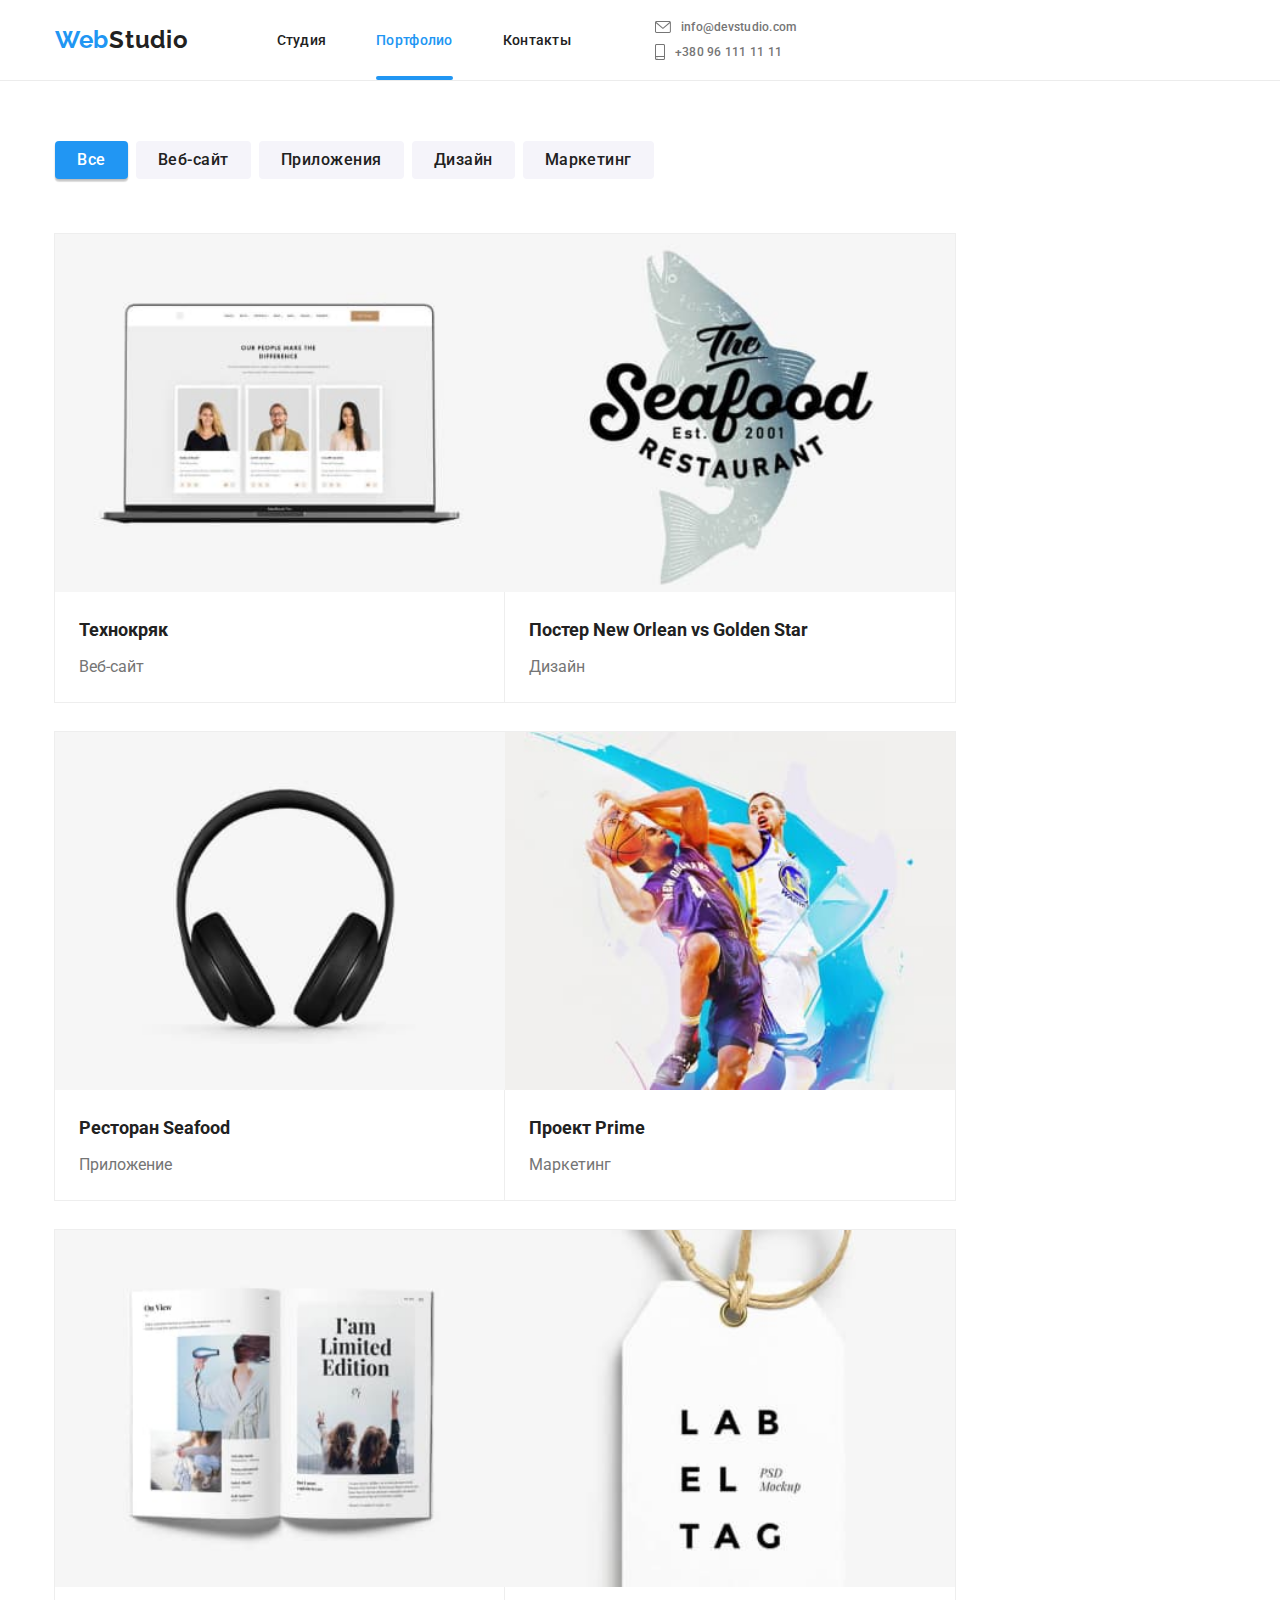
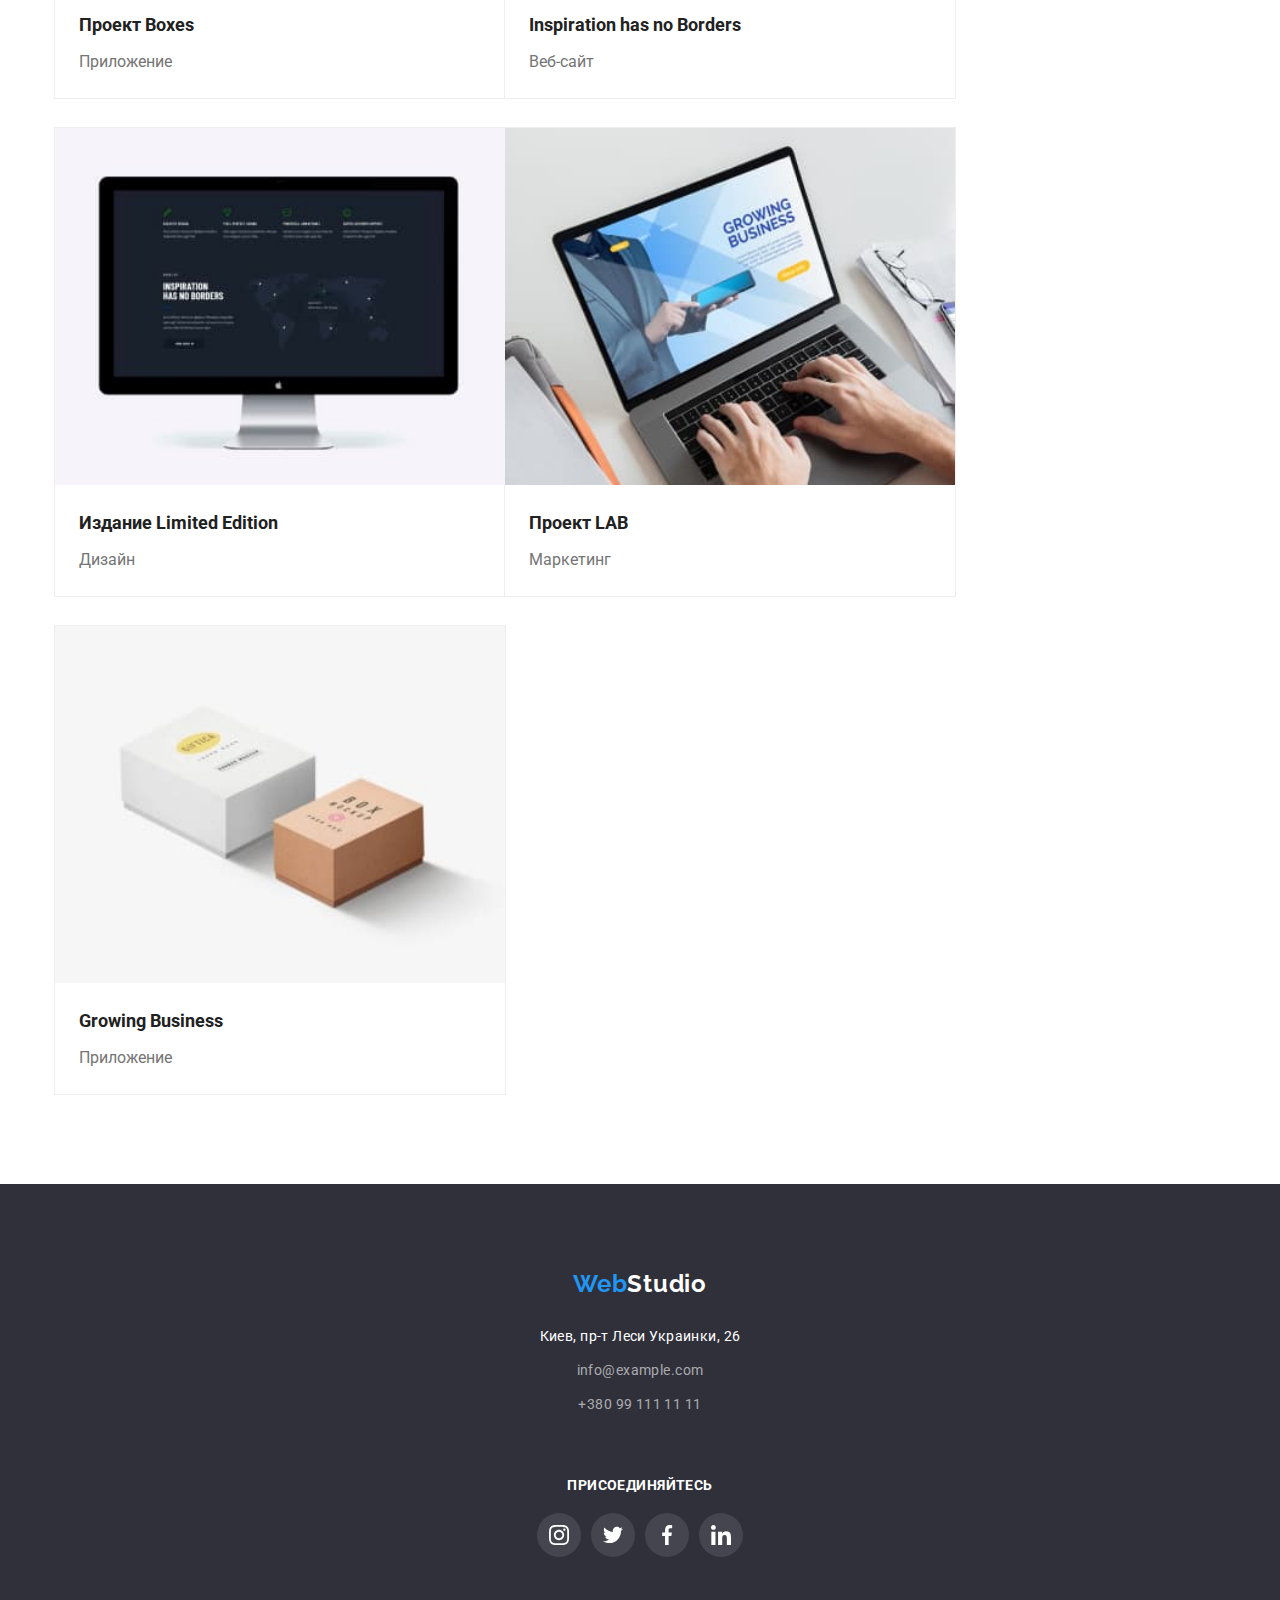
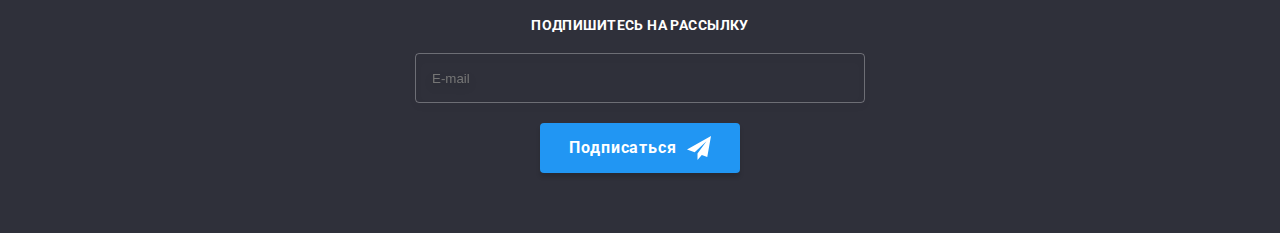
==== portfolio.html @ 02cfcb69 "2" ====
<!DOCTYPE html>
<html lang="ru">

<head>
    <meta charset="UTF-8" />
        <meta name="viewport" content="width=device-width, initial-scale=1.0" />
    <title>Эффективные решения для вашего бизнеса</title>
    <link
        href="https://fonts.googleapis.com/css2?family=Raleway:wght@700&family=Roboto:wght@400;500;700;900&display=swap"
        rel="stylesheet">
    <link href="https://cdnjs.cloudflare.com/ajax/libs/modern-normalize/1.0.0/modern-normalize.css">
    <link rel="stylesheet" href="css/main.css" />
</head>

<body>
    <!-- Шапка страницы-->
    <header class="page-header">
        <div class="container">
            <nav class="navigation">
            <a href="./index.html" class="logo">Web<span class="logo__themelabel">Studio</span></a>
            <button class="menu-mobile" type="button" artia-controls="header-menu-container" aria-expanded="false" data-menu-button>
                <svg class="menu-mobile__icon" width="40" height="40" aria-label="Переключатель мобильного меню">
                    <use class="menu-mobile__menu" href="../img/symbol-defs.svg#menu"></use>
                    <use class="menu-mobile__close" href="../img/symbol-defs.svg#close"></use>
                </svg>
            </button>
            <div class="header-menu-container" id="header-menu-container" data-menu>
                <ul class="navigation__list">
                    <li class="navigation__item">
                        <a href="./index.html" class="navigation__link">Студия</a>
                    </li>
                    <li class="navigation__item">
                        <a href="./portfolio.html" class="navigation__link navigation__link--accent">Портфолио</a>
                    </li>
                    <li class="navigation__item">
                        <a href="/" class="navigation__link">Контакты</a>
                    </li>
                </ul>
                <ul class="contact">
                    <li class="contact__item"><a href="maito:info@devstudio.com" class="contact__link">
                            <svg class="contact__icon" width="16" height="12">
                                <use href="./img/symbol-defs.svg#ienvelope"></use>
                            </svg>info@devstudio.com</a>
                    </li>
                    <li class="contact__item"><a href="tell:+380961111111" class="contact__link contact__link--accent">
                            <svg class="contact__icon" width="10" height="16">
                                <use href="./img/symbol-defs.svg#smartphone"></use>
                            </svg>+380 96 111 11 11</a>
                    </li>
                </ul>
                <ul class="social-list__menu">
                    <li class="social-list__item">
                        <a href="" class="social-list__links">Instagram</a>
                        <span class="social-list__line"></span>
                    </li>
                    <li class="social-list__item">
                        <a href="" class="social-list__links">Twitter</a>
                        <span class="social-list__line"></span>
                    </li>
                    <li class="social-list__item">
                        <a href="" class="social-list__links">Facebook</a>
                        <span class="social-list__line"></span>
                    </li>
                    <li class="social-list__item">
                        <a href="" class="social-list__links">LinkedIn</a>
                    </li>
                </ul>
            </div>
            </nav>
            
            </div>
            </header>
<!-- ХИРО-->
<main>
    <section class="portfolio-selection">
        <div class="container">
            <h1 class="visually-hidden">portfolio</h1>
            <ul class="bits">
                <li class="list-buttons">
                    <button type="button" class="modal-buttons active">Все</button>
                </li>
                <li class="list-buttons">
                    <button type="button" class="modal-buttons">Веб-сайт</button>
                </li>
                <li class="list-buttons">
                    <button type="button" class="modal-buttons">Приложения</button>
                </li>
                <li class="list-buttons">
                    <button type="button" class="modal-buttons"> Дизайн</button>
                </li>
                <li class="list-buttons">
                    <button type="button" class="modal-buttons">Маркетинг</button>
                </li>
            </ul>
            <h2 class="visually-hidden">картинки Портфолио</h2>
            <ul class="portfolio-picture">
                <li class="link-group">
                    <a href="#" class="links">
                        <div class="portfolio-effect">
                            <img class="link-group-img" src="./images/techoryak.jpg" alt="techoryak" width="370"
                                height="294">
                            <p class="description-technoryak"> Технокряк это современная площадка распространения
                                коронавируса. Компании используют эту платформу для цифрового
                                шпионажа и атак на защищённые сервера конкурентов.</p>
                        </div>
                        <div class="advantages-container-carts">
                            <h3 class="title-img">Технокряк</h3>
                            <p class="text-img">Веб-сайт</p>
                        </div>
                    </a>
                </li>
                <li class="link-group">
                    <a href="#" class="links">
                        <div class="portfolio-effect">
                            <img class="link-group-img" src="./images/seafood.jpg" alt="seafood" width="370"
                                height="294">
                            <p class="description-technoryak"> Технокряк это современная площадка распространения
                                коронавируса. Компании используют
                                эту платформу для цифрового
                                шпионажа и атак на защищённые сервера конкурентов.</p>
                        </div>
                        <div class="advantages-container-carts">
                            <h3 class="title-img">Постер New Orlean vs Golden Star</h3>
                            <p class="text-img">Дизайн</p>
                        </div>
                    </a>
                </li>
                <li class="link-group">
                    <a href="#" class="links">
                        <div class="portfolio-effect">
                            <img class="link-group-img" src="./images/projekrPrime.jpg" alt="projekrprime" width="370"
                                height="294">
                            <p class="description-technoryak"> Технокряк это современная площадка распространения
                                коронавируса. Компании используют
                                эту платформу для цифрового шпионажа и атак на защищённые сервера конкурентов.</p>
                        </div>
                        <div class="advantages-container-carts">
                            <h3 class="title-img">Ресторан Seafood</h3>
                            <p class="text-img">Приложение</p>
                        </div>
                    </a>
                </li>
                <li class="link-group">
                    <a href="#" class="links">
                        <div class="portfolio-effect">
                            <img class="link-group-img" src="./images/NewOrlen.jpg" alt="neworlen" width="370"
                                height="294">
                            <p class="description-technoryak"> Технокряк это современная площадка распространения
                                коронавируса. Компании используют эту платформу для цифрового
                                шпионажа и атак на защищённые сервера конкурентов.</p>
                        </div>
                        <div class="advantages-container-carts">
                            <h3 class="title-img">Проект Prime</h3>
                            <p class="text-img">Маркетинг</p>
                        </div>
                    </a>
                </li>
                <li class="link-group">
                    <a href="#" class="links">
                        <div class="portfolio-effect">
                            <img class="link-group-img" src="./images/Limited.jpg" alt="limited" width="370"
                                height="294">
                            <p class="description-technoryak"> Технокряк это современная площадка распространения
                                коронавируса. Компании используют эту платформу для цифрового
                                шпионажа и атак на защищённые сервера конкурентов.</p>
                        </div>
                        <div class="advantages-container-carts">
                            <h3 class="title-img">Проект Boxes</h3>
                            <p class="text-img">Приложение</p>
                        </div>
                    </a>
                </li>
                <li class="link-group">
                    <a href="#" class="links">
                        <div class="portfolio-effect">
                            <img class="link-group-img" src="./images/LAB.jpg" alt="lab" width="370px" height="294">
                            <p class="description-technoryak"> Технокряк это современная площадка распространения
                                коронавируса. Компании используют эту платформу для цифрового
                                шпионажа и атак на защищённые сервера конкурентов.</p>
                        </div>
                        <div class="advantages-container-carts">
                            <h3 lang="en" class="title-img">Inspiration has no Borders</h3>
                            <p class="text-img">Веб-сайт</p>
                        </div>
                    </a>
                </li>
                <li class="link-group">
                    <a href="#" class="links">
                        <div class="portfolio-effect">
                            <img class="link-group-img" src="./images/Inspiration.jpg" alt="inspiration" width="370"
                                height="294">
                            <p class="description-technoryak"> Технокряк это современная площадка распространения
                                коронавируса. Компании используют
                                эту платформу для цифрового шпионажа и атак на защищённые сервера конкурентов.</p>
                        </div>
                        <div class="advantages-container-carts">
                            <h3 class="title-img">Издание Limited Edition</h3>
                            <p class="text-img">Дизайн</p>
                        </div>
                    </a>
                </li>
                <li class="link-group">
                    <a href="#" class="links">
                        <div class="portfolio-effect">
                            <img class="link-group-img" src="./images/GrowingBusiness.jpg" alt="growingbusiness"
                                width="370" height="294">
                            <p class="description-technoryak"> Технокряк это современная площадка распространения
                                коронавируса. Компании используют
                                эту платформу для цифрового
                                шпионажа и атак на защищённые сервера конкурентов.</p>
                        </div>
                        <div class="advantages-container-carts">
                            <h3 class="title-img">Проект LAB</h3>
                            <p class="text-img">Маркетинг</p>
                        </div>
                    </a>
                </li>
                <li class="link-group">
                    <a href="#" class="links">
                        <div class="portfolio-effect">
                            <img class="link-group-img" src="./images/Boxes.jpg" alt="boxes" width="370" height="294">
                            <p class="description-technoryak"> Технокряк это современная площадка распространения
                                коронавируса. Компании используют
                                эту платформу для цифрового
                                шпионажа и атак на защищённые сервера конкурентов.</p>
                        </div>
                        <div class="advantages-container-carts">
                            <h3 lang="en" class="title-img">Growing Business</h3>
                            <p class="text-img">Приложение</p>
                        </div>
                    </a>
                </li>
            </ul>
        </div>
        </section>
</main>

<!-- FOOTER -->
<footer class="page-footer">
    <div class="container">
        <div class="container-adres">
            <address class="adres">
                <a href="index.html" class="logo logo--footer">Web<span class="accent-footer">Studio</span></a>
                <ul class="adres__list">
                    <li class="adres__item"><a href="https://goo.gl/maps/eN61j858Ek6bLMCC6" class="adres__city">Киев,
                            пр-т
                            Леси Украинки, 26</a></li>
                    <li class="adres__item"><a href="mailto:info@example.com" class="adres__link">info@example.com</a>
                    </li>
                    <li class="adres__item"><a href="tell:+380991111111" class="adres__link">+380 99 111 11 11</a></li>
                </ul>
            </address>
        </div>
        <div class="footer-icons">
            <h3 class="footer-subtitle">присоединяйтесь</h3>
            <ul class="icon-list">
                <li class="icon-list__item">
                    <a class="icon-list__link" href="">
                        <svg class="advantages-icons">
                            <use href="./img/symbol-defs.svg#instagram"></use>
                        </svg>
                    </a>
                </li>
                <li class="icon-list__item">
                    <a class="icon-list__link" href="">
                        <svg class="advantages-icons">
                            <use href="./img/symbol-defs.svg#twitter"></use>
                        </svg>
                    </a>
                </li>
                <li class="icon-list__item">
                    <a class="icon-list__link" href="">
                        <svg class="advantages-icons">
                            <use href="./img/symbol-defs.svg#ifacebook"></use>
                        </svg>
                    </a>
                </li>
                <li class="icon-list__item">
                    <a class="icon-list__link" href="">
                        <svg class="advantages-icons">
                            <use href="./img/symbol-defs.svg#linkedin"></use>
                        </svg>
                    </a>
                </li>
            </ul>
        </div>
        <div class="footer-form">
            <h3 class="footer-subtitle">Подпишитесь на рассылку</h3>
            <form class="footer-form__container">
                <input type="email" placeholder="E-mail" name="mail" class="footer-form__input">
                <button type="submit" class="modal__submit">Подписаться <span class="footer-form__label">
                        <svg class="footer-form__icon">
                            <use href="./img/symbol-defs.svg#icon-send"></use>
                        </svg>
                    </span></button>
            </form>
        </div>
    </div>



</footer>

<script src="./js/modal.js"></script>
<script src="./js/menu.js"></script>


</body>

</html>
---- css/main.css ----
*,
::before,
::after {
  -webkit-box-sizing: border-box;
          box-sizing: border-box;
}

body {
  font-family: "Roboto", sans-serif;
  margin: 0;
}

a {
  text-decoration: none;
  cursor: pointer;
  font-style: normal;
}

ul {
  margin: 0;
  padding: 0;
  list-style: none;
}

p,
h1,
h2,
h3,
h4,
h5,
h6 {
  margin: 0;
  padding: 0;
}

img {
  display: block;
  max-width: 100%;
  height: auto;
}

.container {
  padding: 0 15px;
  margin: 0 auto;
}

@media screen and (min-width: 480px) {
  .container {
    width: 480px;
  }
}

@media screen and (min-width: 768px) {
  .container {
    width: 768px;
  }
}

@media screen and (min-width: 1200px) {
  .container {
    width: 1200px;
  }
}

.visually-hidden {
  position: absolute !important;
  clip: rect(1px 1px 1px 1px);
  /* IE6, IE7 */
  clip: rect(1px, 1px, 1px, 1px);
  padding: 0 !important;
  border: 0 !important;
  height: 1px !important;
  width: 1px !important;
  overflow: hidden;
}

.title {
  color: #212121;
  font-weight: 700;
  font-size: 28px;
  line-height: 1.178;
  letter-spacing: 0.03em;
  text-align: center;
  margin-bottom: 30px;
}

.page-header {
  background-color: #ffffff;
}

.navigation {
  display: -webkit-box;
  display: -ms-flexbox;
  display: flex;
  -webkit-box-align: center;
      -ms-flex-align: center;
          align-items: center;
}

.menu-mobile {
  padding: 10px 0;
  margin: 0;
  border: none;
  color: #212121;
  background-color: transparent;
  margin-left: auto;
  position: relative;
  z-index: 22;
}

.menu-mobile:hover .menu-mobile__icon,
.menu-mobile:focus .menu-mobile__icon {
  fill: #2196f3;
}

@media screen and (min-width: 768px) {
  .menu-mobile {
    display: none;
  }
}

.menu-mobile__icon {
  fill: currentColor;
}

.menu-mobile .menu-mobile__close {
  display: none;
}

.menu-mobile.is-open .menu-mobile__close {
  display: block;
}

.menu-mobile.is-open .menu-mobile__menu {
  display: none;
}

@media screen and (max-width: 767px) {
  .header-menu-container {
    position: fixed;
    top: 0;
    left: 0;
    background-color: #ffffff;
    height: 100%;
    width: 100%;
    padding: 48px 40px;
    z-index: 21;
    display: none;
  }
  .header-menu-container.is-open {
    display: -webkit-box;
    display: -ms-flexbox;
    display: flex;
    -webkit-box-orient: vertical;
    -webkit-box-direction: normal;
        -ms-flex-direction: column;
            flex-direction: column;
  }
}

@media screen and (min-width: 768px) {
  .header-menu-container {
    display: -webkit-box;
    display: -ms-flexbox;
    display: flex;
    -webkit-box-align: center;
        -ms-flex-align: center;
            align-items: center;
  }
}

.navigation__link {
  color: #212121;
  font-weight: 500;
  font-size: 40px;
  line-height: 1.175;
  -webkit-transition: color 250ms cubic-bezier(0.4, 0, 0.2, 1);
  transition: color 250ms cubic-bezier(0.4, 0, 0.2, 1);
  display: block;
  letter-spacing: 0.02em;
}

.navigation__link:focus, .navigation__link:hover {
  color: #2196f3;
}

@media screen and (min-width: 768px) {
  .navigation__link {
    position: relative;
    font-size: 14px;
    line-height: 1.142;
    padding: 32px 0;
  }
}

.contact__link {
  color: #757575;
  font-weight: 500;
  font-size: 24px;
  line-height: 1.176;
  display: block;
  letter-spacing: 0.02em;
}

.contact__link:hover, .contact__link:focus {
  color: #2196f3;
}

@media screen and (min-width: 768px) {
  .contact__link {
    font-size: 12px;
    line-height: 1.167;
    display: -webkit-box;
    display: -ms-flexbox;
    display: flex;
    -webkit-box-align: center;
        -ms-flex-align: center;
            align-items: center;
  }
}

.navigation__list {
  margin-bottom: 240px;
}

@media screen and (min-width: 768px) {
  .navigation__list {
    margin-bottom: 0;
    display: -webkit-box;
    display: -ms-flexbox;
    display: flex;
  }
}

@media screen and (max-width: 767px) {
  .navigation__item:not(:last-child) {
    margin-bottom: 32px;
  }
}

@media screen and (max-width: 767px) {
  .contact__item:last-child {
    margin-bottom: 32px;
  }
}

@media screen and (min-width: 768px) {
  .contact__item:not(:last-child) {
    margin-bottom: 10px;
  }
}

@media screen and (min-width: 768px) {
  .navigation__item:not(:last-child) {
    margin-right: 50px;
  }
}

.contact {
  display: -webkit-box;
  display: -ms-flexbox;
  display: flex;
}

@media screen and (max-width: 767px) {
  .contact {
    -webkit-box-orient: vertical;
    -webkit-box-direction: reverse;
        -ms-flex-direction: column-reverse;
            flex-direction: column-reverse;
    margin-bottom: 64px;
  }
}

@media screen and (min-width: 768px) {
  .contact {
    margin-left: 84px;
    -webkit-box-orient: vertical;
    -webkit-box-direction: normal;
        -ms-flex-direction: column;
            flex-direction: column;
  }
}

.navigation__link--accent {
  color: #2196f3;
}

@media screen and (min-width: 768px) {
  .navigation__link--accent::after {
    content: "";
    display: block;
    position: absolute;
    bottom: 0;
    left: 0;
    width: 100%;
    height: 4px;
    background-color: #2196f3;
    border-radius: 2px;
  }
}

.contact__icon {
  display: none;
}

@media screen and (min-width: 768px) {
  .contact__icon {
    margin-right: 10px;
    fill: currentColor;
    display: block;
  }
}

@media screen and (max-width: 767px) {
  .contact__link--accent {
    color: #2196f3;
    font-size: 34px;
  }
}

.social-list__menu {
  display: -webkit-box;
  display: -ms-flexbox;
  display: flex;
  -webkit-box-align: center;
      -ms-flex-align: center;
          align-items: center;
}

@media screen and (min-width: 768px) {
  .social-list__menu {
    display: none;
  }
}

.social-list__item {
  display: -webkit-box;
  display: -ms-flexbox;
  display: flex;
  -webkit-box-pack: center;
      -ms-flex-pack: center;
          justify-content: center;
  -webkit-box-align: center;
      -ms-flex-align: center;
          align-items: center;
}

.social-list__links {
  font-weight: 500;
  font-size: 18px;
  line-height: 1.222;
  letter-spacing: 0.02em;
  color: #2196f3;
}

.social-list__line {
  background-color: rgba(33, 33, 33, 0.2);
  width: 22px;
  height: 2px;
  -webkit-transform: rotate(90deg);
          transform: rotate(90deg);
}

.logo {
  font-family: "Raleway", sans-serif;
  color: #2196f3;
  font-weight: 700;
  letter-spacing: 0.03em;
  font-size: 24px;
  line-height: 1.1667;
  padding: 16px 0;
}

@media screen and (min-width: 768px) {
  .logo {
    margin-right: 88px;
    padding: 26px 0;
  }
}

.logo__themelabel {
  color: #212121;
}

.logo--footer {
  margin-right: 0;
  display: inline-block;
}

.icon-list {
  display: -webkit-box;
  display: -ms-flexbox;
  display: flex;
  -webkit-box-align: center;
      -ms-flex-align: center;
          align-items: center;
  -webkit-box-pack: center;
      -ms-flex-pack: center;
          justify-content: center;
}

.icon-list__link {
  width: 100%;
  height: 100%;
  fill: #ffffff;
  display: -webkit-box;
  display: -ms-flexbox;
  display: flex;
  -webkit-box-pack: center;
      -ms-flex-pack: center;
          justify-content: center;
  background-color: rgba(255, 255, 255, 0.1);
  border-radius: 50%;
  -webkit-box-align: center;
      -ms-flex-align: center;
          align-items: center;
  -webkit-transition: background-color 250ms cubic-bezier(0.4, 0, 0.2, 1), color 250ms cubic-bezier(0.4, 0, 0.2, 1);
  transition: background-color 250ms cubic-bezier(0.4, 0, 0.2, 1), color 250ms cubic-bezier(0.4, 0, 0.2, 1);
}

.icon-list__link:hover, .icon-list__link:focus {
  background-color: #2196f3;
  color: #ffffff;
}

.icon-list__item {
  width: 44px;
  height: 44px;
}

.icon-list__item:not(:last-child) {
  margin-right: 10px;
}

.icon-list__icon,
.advantages-icons {
  width: 20px;
  height: 20px;
}

.advantages-icons-color {
  fill: currentColor;
}

.icon-list__link--background {
  color: #afb1b8;
}

.icon-list__link--background:hover, .icon-list__link--background:focus {
  color: #ffffff;
}

/* ============= HERO =========*/
.hero {
  background-color: #2f303a;
  text-align: center;
  padding-top: 118px;
  padding-bottom: 118px;
  max-width: 1600px;
  background-image: -webkit-gradient(linear, left top, right top, from(rgba(47, 48, 58, 0.4)), to(rgba(47, 48, 58, 0.4))), url("../../img/imghero1x.jpg");
  background-image: linear-gradient(to right, rgba(47, 48, 58, 0.4), rgba(47, 48, 58, 0.4)), url("../../img/imghero1x.jpg");
  background-repeat: no-repeat;
  background-size: cover;
}

@media screen and (min-device-pixel-ratio: 2), screen and (-webkit-min-device-pixel-ratio: 2), screen and (min-resolution: 192dpi), screen and (min-resolution: 2dppx) {
  .hero {
    background-image: -webkit-gradient(linear, left top, right top, from(rgba(47, 48, 58, 0.4)), to(rgba(47, 48, 58, 0.4))), url("../../img/imghero2x.jpg");
    background-image: linear-gradient(to right, rgba(47, 48, 58, 0.4), rgba(47, 48, 58, 0.4)), url("../../img/imghero2x.jpg");
  }
}

.hero__title {
  color: #ffffff;
  font-weight: 900;
  font-size: 26px;
  line-height: 1.615;
  letter-spacing: 0.06em;
  text-transform: uppercase;
  text-align: center;
  margin-bottom: 30px;
}

.hero__button {
  color: #ffffff;
  background-color: #2196f3;
  font-family: inherit;
  font-weight: 700;
  font-size: 16px;
  line-height: 1.87;
  cursor: pointer;
  border-radius: 4px;
  padding: 10px 32px;
  min-width: 200px;
  border-color: transparent;
  -webkit-box-shadow: 0px 4px 4px rgba(0, 0, 0, 0.15);
          box-shadow: 0px 4px 4px rgba(0, 0, 0, 0.15);
}

.about {
  padding-bottom: 60px;
  padding-top: 60px;
}

@media screen and (min-width: 768px) {
  .about__list {
    display: -webkit-box;
    display: -ms-flexbox;
    display: flex;
    -ms-flex-wrap: wrap;
        flex-wrap: wrap;
    margin: -15px;
  }
}

.about__item {
  max-width: 480px;
}

.about__item:not(:last-child) {
  margin-bottom: 30px;
}

@media screen and (min-width: 768px) {
  .about__item {
    max-width: 354px;
    margin: 15px;
  }
}

.about__subtitle {
  font-weight: 700;
  font-size: 14px;
  line-height: 1.142;
  text-transform: uppercase;
  margin-bottom: 10px;
}

@media screen and (max-width: 767px) {
  .about__subtitle {
    text-align: center;
  }
}

.about__text {
  color: #757575;
  font-size: 14px;
  line-height: 1.714;
  font-weight: 400;
  letter-spacing: 0.03em;
}

.about__icon--container {
  background-color: #f5f4fa;
  display: -webkit-box;
  display: -ms-flexbox;
  display: flex;
  -webkit-box-pack: center;
      -ms-flex-pack: center;
          justify-content: center;
  -webkit-box-align: center;
      -ms-flex-align: center;
          align-items: center;
  width: 100%;
  height: 120px;
  margin-bottom: 30px;
}

.about__icon {
  height: 70px;
  width: 70px;
}

.services {
  padding-bottom: 94px;
}

@media screen and (max-width: 1199px) {
  .services {
    display: none;
  }
}

.services__item {
  margin: 15px;
  position: relative;
}

.services__list {
  display: -webkit-box;
  display: -ms-flexbox;
  display: flex;
  margin: -15px;
}

.services__images {
  max-width: 100%;
}

.services__text {
  font-weight: 700;
  font-size: 14px;
  line-height: 1.143;
  letter-spacing: 0.03em;
  text-transform: uppercase;
  margin: 0;
  color: #ffffff;
}

.services__text--position {
  position: absolute;
  bottom: 0;
  left: 0;
  background-color: rgba(47, 48, 58, 0.8);
  width: 100%;
  height: 70px;
  display: -webkit-box;
  display: -ms-flexbox;
  display: flex;
  -webkit-box-align: center;
      -ms-flex-align: center;
          align-items: center;
  -webkit-box-pack: center;
      -ms-flex-pack: center;
          justify-content: center;
}

.advantages {
  background-color: #f5f4fa;
  padding-bottom: 60px;
  padding-top: 60px;
}

.advantages__name {
  color: #212121;
  font-weight: 500;
  font-size: 16px;
  line-height: 1.187;
  letter-spacing: 0.03em;
  text-align: center;
  margin-bottom: 10px;
}

@media screen and (min-width: 768px) {
  .advantages_list {
    margin: -15px;
    display: -webkit-box;
    display: -ms-flexbox;
    display: flex;
    -ms-flex-wrap: wrap;
        flex-wrap: wrap;
  }
}

.advantages__item {
  -webkit-box-shadow: 0px 1px 3px rgba(0, 0, 0, 0.12), 0px 1px 1px rgba(0, 0, 0, 0.14), 0px 2px 1px rgba(0, 0, 0, 0.2);
          box-shadow: 0px 1px 3px rgba(0, 0, 0, 0.12), 0px 1px 1px rgba(0, 0, 0, 0.14), 0px 2px 1px rgba(0, 0, 0, 0.2);
  border-radius: 0px 0px 4px 4px;
}

@media screen and (max-width: 767px) {
  .advantages__item {
    max-width: 480px;
  }
  .advantages__item:not(:last-child) {
    margin-bottom: 30px;
  }
}

@media screen and (min-width: 768px) {
  .advantages__item {
    width: 354px;
    margin: 15px;
  }
}

.advantages__images {
  width: 100%;
}

.advantages__position {
  color: #757575;
  font-weight: 400;
  font-size: 16px;
  line-height: 1.187;
  text-align: center;
  margin-bottom: 16px;
}

.advantages__wrapper--icon {
  background-color: #ffffff;
  padding: 24px;
}

.partners {
  padding-bottom: 60px;
  padding-top: 60px;
}

.partners__item {
  width: 210px;
  height: 90px;
  margin: 15px;
}

.partners__list {
  display: -webkit-box;
  display: -ms-flexbox;
  display: flex;
  -ms-flex-wrap: wrap;
      flex-wrap: wrap;
  margin: -15px;
}

.partners__link {
  width: 100%;
  height: 100%;
  -webkit-box-align: center;
      -ms-flex-align: center;
          align-items: center;
  color: #afb1b8;
  display: -webkit-box;
  display: -ms-flexbox;
  display: flex;
  border: 1px solid #afb1b8;
  border-radius: 4px;
  -webkit-box-pack: center;
      -ms-flex-pack: center;
          justify-content: center;
  -webkit-transition: color 250ms cubic-bezier(0.4, 0, 0.2, 1), border 250ms cubic-bezier(0.4, 0, 0.2, 1);
  transition: color 250ms cubic-bezier(0.4, 0, 0.2, 1), border 250ms cubic-bezier(0.4, 0, 0.2, 1);
}

.partners__link:hover, .partners__link:focus {
  color: #2196f3;
  border: 1px solid #2196f3;
}

.partners__logo {
  fill: currentColor;
}

.page-footer {
  background-color: #2f303a;
  padding-bottom: 60px;
  padding-top: 60px;
}

.page-footer .container {
  text-align: center;
}

.adres__item:not(:last-child) {
  margin-bottom: 9px;
}

.adres {
  font-size: 14px;
  line-height: 1.8;
  font-weight: 400;
  letter-spacing: 0.03em;
}

.container-adres,
.footer-icons {
  margin-bottom: 60px;
}

.adres__city {
  color: white;
}

.adres__link {
  color: rgba(255, 255, 255, 0.6);
}

.adres__link:focus, .adres__link:hover {
  color: #2196f3;
}

.accent-footer {
  color: #ffffff;
}

.footer-subtitle {
  font-weight: 700;
  font-size: 14px;
  line-height: 1, 143;
  letter-spacing: 0.03em;
  text-transform: uppercase;
  color: #ffffff;
  margin-bottom: 20px;
}

.icon-list {
  list-style: none;
}

.footer-form__input {
  width: 450px;
  height: 50px;
  background-color: transparent;
  border: 1px solid rgba(255, 255, 255, 0.3);
  -webkit-filter: drop-shadow(0px 4px 4px rgba(0, 0, 0, 0.15));
          filter: drop-shadow(0px 4px 4px rgba(0, 0, 0, 0.15));
  border-radius: 4px;
  padding: 16px;
  color: #ffffff;
  -webkit-transition: border 250ms cubic-bezier(0.4, 0, 0.2, 1);
  transition: border 250ms cubic-bezier(0.4, 0, 0.2, 1);
  margin-bottom: 20px;
}

.footer-form__input:hover {
  border: 1px solid #2196f3;
}

.footer-form__icon {
  width: 100%;
  height: 100%;
}

.footer-form__label {
  width: 24px;
  height: 24px;
  margin-left: 10px;
}

.footer-form .modal__submit {
  display: -webkit-box;
  display: -ms-flexbox;
  display: flex;
  -webkit-box-pack: center;
      -ms-flex-pack: center;
          justify-content: center;
  -webkit-box-align: center;
      -ms-flex-align: center;
          align-items: center;
  margin: 0 auto;
}

.modal-buttons {
  color: #212121;
  background-color: #f5f4fa;
  font-weight: 500;
  font-family: inherit;
  font-size: 16px;
  line-height: 1.625;
  letter-spacing: 0.03em;
  border-radius: 4px;
  min-width: 73px;
  padding: 6px 22px;
  text-align: center;
  border: 0px transparent;
  cursor: pointer;
  height: 38px;
  -webkit-transition: color 250ms cubic-bezier(0.4, 0, 0.2, 1), background-color 250ms cubic-bezier(0.4, 0, 0.2, 1), -webkit-box-shadow 250ms cubic-bezier(0.4, 0, 0.2, 1);
  transition: color 250ms cubic-bezier(0.4, 0, 0.2, 1), background-color 250ms cubic-bezier(0.4, 0, 0.2, 1), -webkit-box-shadow 250ms cubic-bezier(0.4, 0, 0.2, 1);
  transition: color 250ms cubic-bezier(0.4, 0, 0.2, 1), background-color 250ms cubic-bezier(0.4, 0, 0.2, 1), box-shadow 250ms cubic-bezier(0.4, 0, 0.2, 1);
  transition: color 250ms cubic-bezier(0.4, 0, 0.2, 1), background-color 250ms cubic-bezier(0.4, 0, 0.2, 1), box-shadow 250ms cubic-bezier(0.4, 0, 0.2, 1), -webkit-box-shadow 250ms cubic-bezier(0.4, 0, 0.2, 1);
}

.modal-buttons:hover, .modal-buttons:focus {
  color: #ffffff;
  background-color: #2196f3;
  -webkit-box-shadow: 0px 3px 1px rgba(0, 0, 0, 0.1), 0px 1px 2px rgba(0, 0, 0, 0.08), 0px 2px 2px rgba(0, 0, 0, 0.12);
          box-shadow: 0px 3px 1px rgba(0, 0, 0, 0.1), 0px 1px 2px rgba(0, 0, 0, 0.08), 0px 2px 2px rgba(0, 0, 0, 0.12);
}

.bits {
  display: -webkit-box;
  display: -ms-flexbox;
  display: flex;
  -ms-flex-wrap: wrap;
      flex-wrap: wrap;
  margin-bottom: 40px;
}

.list-buttons:not(:last-child) {
  margin-right: 8px;
}

.list-buttons:nth-child(-n + 2) {
  margin-bottom: 15px;
}

.active {
  background-color: #2196f3;
  color: #ffffff;
  -webkit-box-shadow: 0px 3px 1px rgba(0, 0, 0, 0.1), 0px 1px 2px rgba(0, 0, 0, 0.08), 0px 2px 2px rgba(0, 0, 0, 0.12);
          box-shadow: 0px 3px 1px rgba(0, 0, 0, 0.1), 0px 1px 2px rgba(0, 0, 0, 0.08), 0px 2px 2px rgba(0, 0, 0, 0.12);
}

.title-img {
  font-weight: 700;
  font-size: 18px;
  line-height: 2;
  color: #212121;
  margin-bottom: 4px;
}

.text-img {
  font-weight: 400;
  font-size: 16px;
  line-height: 1.9;
  color: #757575;
}

.link-group-img {
  width: 100%;
}

.portfolio-selection {
  background-color: #ffffff;
  border-top: 1px solid #ececec;
  padding-bottom: 60px;
  padding-top: 60px;
}

.portfolio-picture {
  display: -webkit-box;
  display: -ms-flexbox;
  display: flex;
  -ms-flex-wrap: wrap;
      flex-wrap: wrap;
}

.advantages-container-carts {
  padding: 20px 24px;
  background-color: #ffffff;
}

.link-group {
  background-color: #ffffff;
  width: 450px;
  margin-bottom: 30px;
  outline: 1px solid #eeeeee;
  text-align: start;
}

.link-group:not(:last-child) {
  margin-bottom: 30px;
}

.links {
  width: 100%;
  height: 100%;
  display: block;
  -webkit-transition: -webkit-box-shadow 250ms cubic-bezier(0.4, 0, 0.2, 1);
  transition: -webkit-box-shadow 250ms cubic-bezier(0.4, 0, 0.2, 1);
  transition: box-shadow 250ms cubic-bezier(0.4, 0, 0.2, 1);
  transition: box-shadow 250ms cubic-bezier(0.4, 0, 0.2, 1), -webkit-box-shadow 250ms cubic-bezier(0.4, 0, 0.2, 1);
}

.links:hover, .links:focus {
  -webkit-box-shadow: 0px 1px 1px rgba(0, 0, 0, 0.12), 0px 4px 4px rgba(0, 0, 0, 0.06), 1px 4px 6px rgba(0, 0, 0, 0.16);
          box-shadow: 0px 1px 1px rgba(0, 0, 0, 0.12), 0px 4px 4px rgba(0, 0, 0, 0.06), 1px 4px 6px rgba(0, 0, 0, 0.16);
}

.portfolio-effect {
  position: relative;
  display: block;
  width: 450px;
  overflow: hidden;
}

.description-technoryak {
  font-weight: 400;
  font-size: 18px;
  line-height: 1.555;
  letter-spacing: 0.03em;
  height: 100%;
  width: 100%;
  color: #ffffff;
  display: block;
  padding: 64px 24px;
  position: absolute;
  top: 0;
  background-color: rgba(33, 150, 243, 0.9);
  opacity: 0;
  -webkit-transform: translateY(100%);
          transform: translateY(100%);
  -webkit-transition: opacity 250ms cubic-bezier(0.4, 0, 0.2, 1), -webkit-transform 250ms cubic-bezier(0.4, 0, 0.2, 1);
  transition: opacity 250ms cubic-bezier(0.4, 0, 0.2, 1), -webkit-transform 250ms cubic-bezier(0.4, 0, 0.2, 1);
  transition: transform 250ms cubic-bezier(0.4, 0, 0.2, 1), opacity 250ms cubic-bezier(0.4, 0, 0.2, 1);
  transition: transform 250ms cubic-bezier(0.4, 0, 0.2, 1), opacity 250ms cubic-bezier(0.4, 0, 0.2, 1), -webkit-transform 250ms cubic-bezier(0.4, 0, 0.2, 1);
}

.links:focus .description-technoryak,
.links:hover .description-technoryak {
  opacity: 1;
  -webkit-transform: translateY(0);
          transform: translateY(0);
}

.backdrop {
  position: fixed;
  width: 100%;
  height: 100%;
  top: 0;
  left: 0;
  overflow-y: scroll;
  background-color: rgba(0, 0, 0, 0.2);
  z-index: 99;
  opacity: 1;
  -webkit-transition: opacity 250ms cubic-bezier(0.4, 0, 0.2, 1);
  transition: opacity 250ms cubic-bezier(0.4, 0, 0.2, 1);
}

.backdrop.is-hidden {
  opacity: 0;
  pointer-events: none;
}

.modal {
  position: absolute;
  top: 50%;
  left: 50%;
  -webkit-transform: translate(-50%, -50%) scale(1);
          transform: translate(-50%, -50%) scale(1);
  -webkit-transition: -webkit-transform 250ms cubic-bezier(0.4, 0, 0.2, 1);
  transition: -webkit-transform 250ms cubic-bezier(0.4, 0, 0.2, 1);
  transition: transform 250ms cubic-bezier(0.4, 0, 0.2, 1);
  transition: transform 250ms cubic-bezier(0.4, 0, 0.2, 1), -webkit-transform 250ms cubic-bezier(0.4, 0, 0.2, 1);
  width: 450px;
  height: 610px;
  background-color: #ffffff;
  -webkit-box-shadow: 0px 1px 3px rgba(0, 0, 0, 0.12), 0px 1px 1px rgba(0, 0, 0, 0.14), 0px 2px 1px rgba(0, 0, 0, 0.2);
          box-shadow: 0px 1px 3px rgba(0, 0, 0, 0.12), 0px 1px 1px rgba(0, 0, 0, 0.14), 0px 2px 1px rgba(0, 0, 0, 0.2);
  border-radius: 4px;
  opacity: 1;
}

.backdrop.is-hidden .modal {
  -webkit-transform: translate(-50%, -50%) scale(0.5);
          transform: translate(-50%, -50%) scale(0.5);
  opacity: 0;
}

.modal__close {
  position: absolute;
  top: 8px;
  right: 8px;
  background-color: #ffffff;
  border: 1px solid rgba(0, 0, 0, 0.1);
  width: 30px;
  height: 30px;
  border-radius: 50%;
  cursor: pointer;
  -webkit-transition: color 250ms cubic-bezier(0.4, 0, 0.2, 1);
  transition: color 250ms cubic-bezier(0.4, 0, 0.2, 1);
}

.modal__close:hover, .modal__close:focus {
  color: #2196f3;
}

.modal__form {
  width: 100%;
  padding: 40px;
}

.wrapper {
  display: -webkit-box;
  display: -ms-flexbox;
  display: flex;
  -webkit-box-orient: vertical;
  -webkit-box-direction: normal;
      -ms-flex-direction: column;
          flex-direction: column;
  -webkit-box-align: start;
      -ms-flex-align: start;
          align-items: flex-start;
  margin-bottom: 10px;
  position: relative;
}

.wrapper label {
  font-weight: 400;
  font-size: 12px;
  line-height: 1.167;
  letter-spacing: 0.01em;
  margin-bottom: 4px;
}

.modal__title {
  font-weight: 700;
  font-size: 20px;
  line-height: 1.155;
  text-align: center;
  letter-spacing: 0.03em;
  color: #212121;
  margin-bottom: 10px;
}

.modal__input {
  width: 100%;
  height: 40px;
  border: 1px solid rgba(33, 33, 33, 0.2);
  border-radius: 4px;
  padding: 14px 42px;
  cursor: pointer;
  -webkit-transition: border 250ms cubic-bezier(0.4, 0, 0.2, 1);
  transition: border 250ms cubic-bezier(0.4, 0, 0.2, 1);
}

.modal__input:focus, .modal__input:hover {
  border: 1px solid #2196f3;
}

.modal__input:focus + .modal__icon,
.modal__input:hover + .modal__icon {
  fill: #2196f3;
}

.wrapper--biggest {
  margin-bottom: 20px;
}

.wrapper--accept {
  display: -webkit-box;
  display: -ms-flexbox;
  display: flex;
  -webkit-box-align: center;
      -ms-flex-align: center;
          align-items: center;
  margin-bottom: 30px;
}

.modal__label {
  font-weight: 400;
  font-size: 12px;
  line-height: 1.167;
  letter-spacing: 0.03em;
  color: #757575;
  display: -webkit-box;
  display: -ms-flexbox;
  display: flex;
  -webkit-box-align: center;
      -ms-flex-align: center;
          align-items: center;
  -webkit-box-pack: center;
      -ms-flex-pack: center;
          justify-content: center;
  margin: 0 auto;
}

.modal__link--accept {
  color: #2196f3;
  text-decoration: underline;
}

.modal__figure {
  display: inline-block;
  width: 16px;
  height: 16px;
  border: 2px solid #212121;
  border-radius: 2px;
  background-color: transparent;
  margin-right: 7px;
  -webkit-transition: background-color 250ms cubic-bezier(0.4, 0, 0.2, 1), border 250ms cubic-bezier(0.4, 0, 0.2, 1);
  transition: background-color 250ms cubic-bezier(0.4, 0, 0.2, 1), border 250ms cubic-bezier(0.4, 0, 0.2, 1);
}

.modal__figure:hover, .modal__figure:focus {
  cursor: pointer;
  border: 2px solid #2196f3;
}

.modal__accept--input {
  -webkit-appearance: none;
  -moz-appearance: none;
  appearance: none;
  position: absolute;
  margin-right: 8px;
}

.modal__accept--input:checked + .modal__figure {
  background-color: #2196f3;
  background-image: url("../img/Vector.svg");
  background-repeat: no-repeat;
  background-position: center;
  background-size: contain;
  background-origin: border-box;
  border-color: transparent;
}

.modal__submit {
  background-color: #2196f3;
  -webkit-box-shadow: 0px 4px 4px rgba(0, 0, 0, 0.15);
          box-shadow: 0px 4px 4px rgba(0, 0, 0, 0.15);
  border-radius: 4px;
  border-color: transparent;
  text-align: center;
  width: 200px;
  height: 50px;
  color: #ffffff;
  font-weight: 700;
  font-size: 16px;
  line-height: 1.875;
  letter-spacing: 0.06em;
  padding: 5px;
  cursor: pointer;
  font-family: inherit;
}

.modal__icon {
  width: 18px;
  height: 18px;
  position: absolute;
  bottom: 11px;
  left: 12px;
  fill: #212121;
  -webkit-transition: fill 250ms cubic-bezier(0.4, 0, 0.2, 1);
  transition: fill 250ms cubic-bezier(0.4, 0, 0.2, 1);
}

.modal__textarea {
  width: 100%;
  height: 120px;
  border: 1px solid rgba(33, 33, 33, 0.2);
  border-radius: 4px;
  resize: none;
  padding: 12px 16px;
  -webkit-transition: border 250ms cubic-bezier(0.4, 0, 0.2, 1);
  transition: border 250ms cubic-bezier(0.4, 0, 0.2, 1);
}

.modal__textarea:hover {
  border: 1px solid #2196f3;
}
/*# sourceMappingURL=main.css.map */
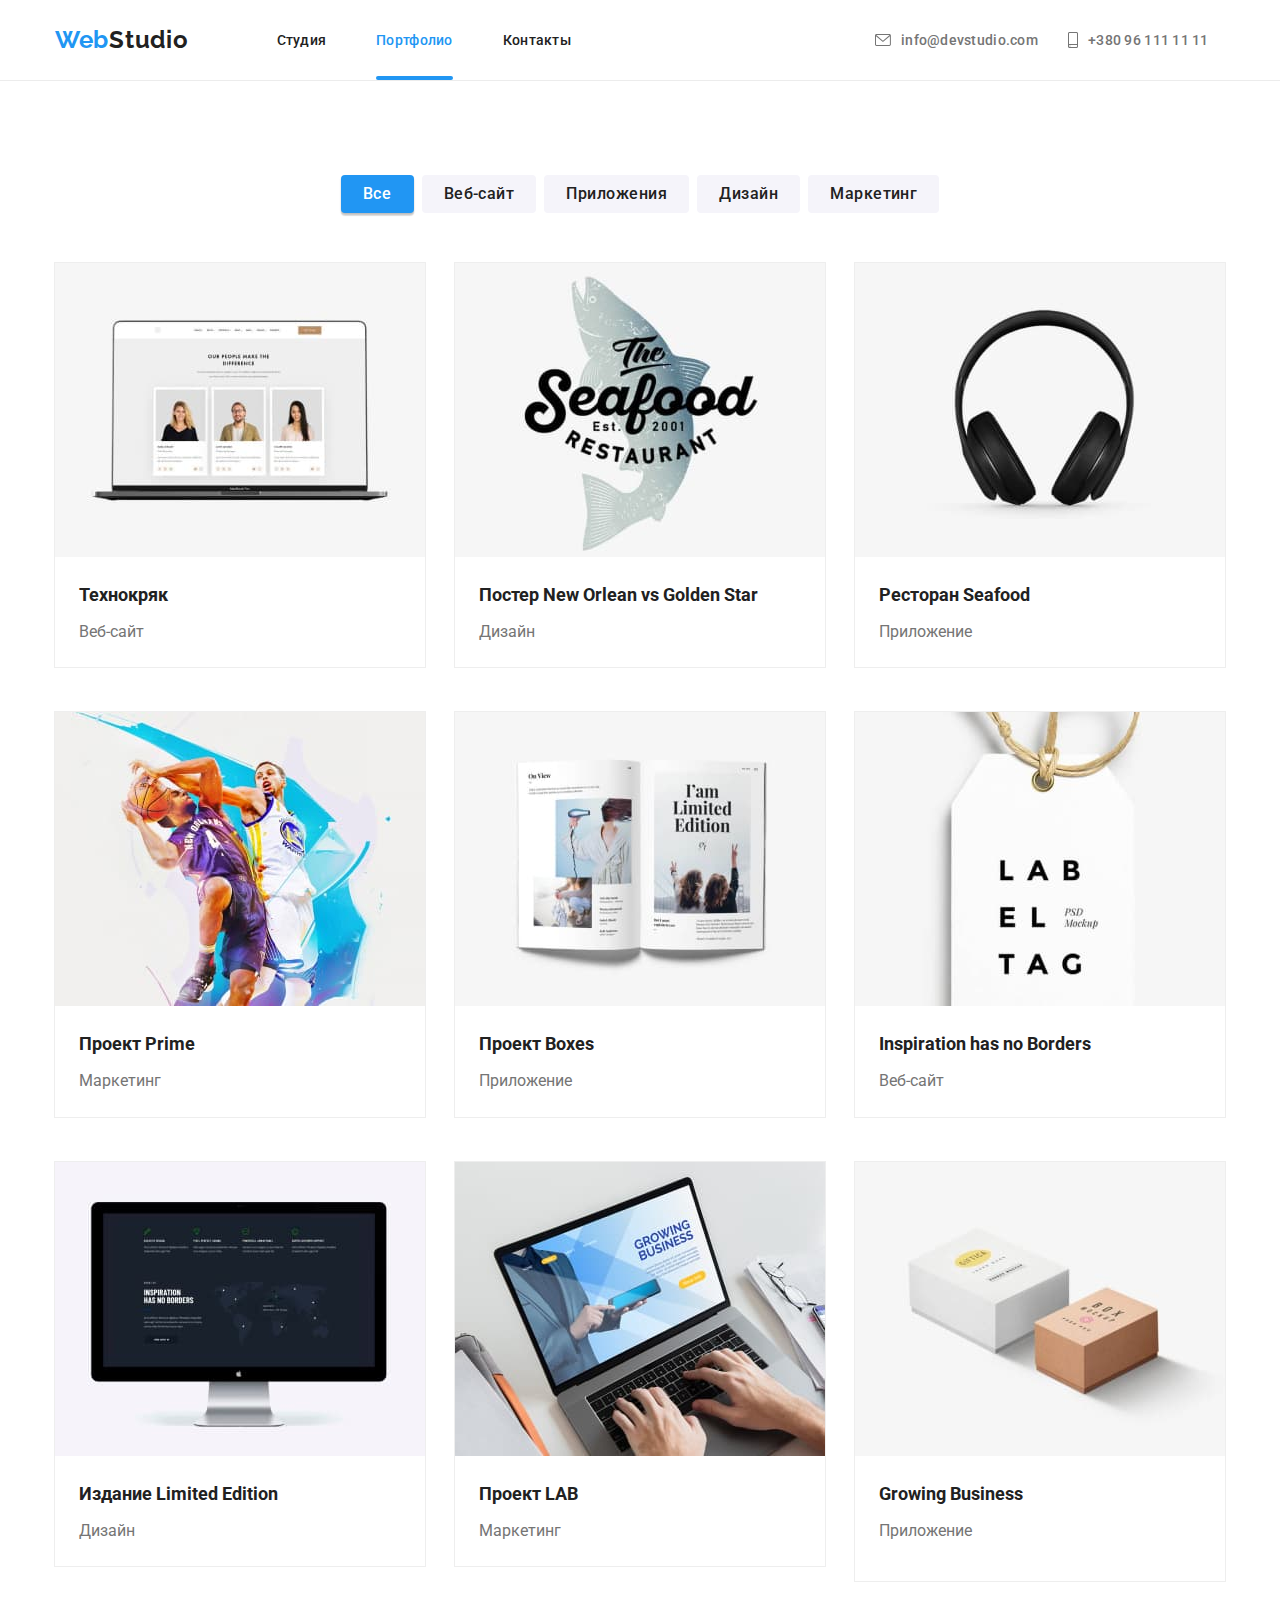
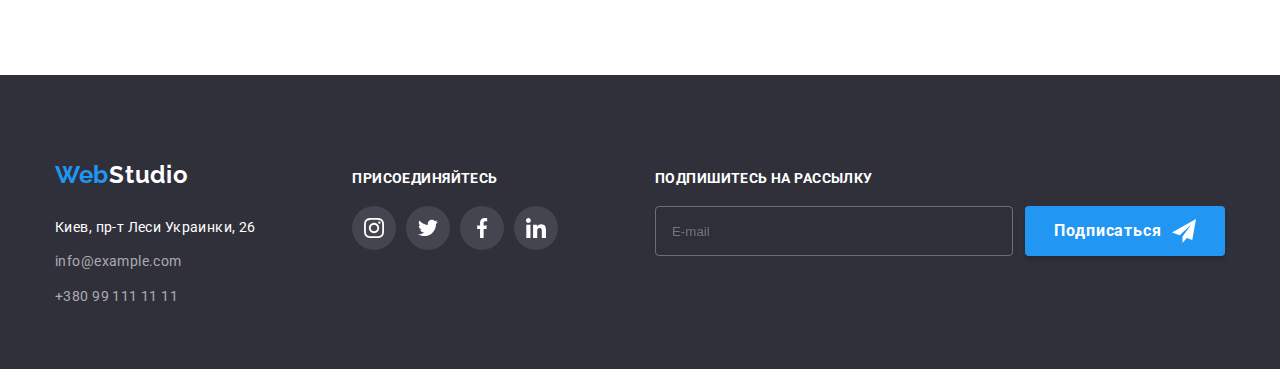
==== commit dda07319: "1" ====
--- a/portfolio.html
+++ b/portfolio.html
@@ -288,7 +288,7 @@
             <h3 class="footer-subtitle">Подпишитесь на рассылку</h3>
             <form class="footer-form__container">
                 <input type="email" placeholder="E-mail" name="mail" class="footer-form__input">
-                <button type="submit" class="modal__submit">Подписаться <span class="footer-form__label">
+                <button type="submit" class="web-button">Подписаться <span class="footer-form__label">
                         <svg class="footer-form__icon">
                             <use href="./img/symbol-defs.svg#icon-send"></use>
                         </svg>
--- a/css/main.css
+++ b/css/main.css
@@ -82,6 +82,14 @@
   letter-spacing: 0.03em;
   text-align: center;
   margin-bottom: 30px;
+}
+
+@media screen and (min-width: 1200px) {
+  .title {
+    font-size: 36px;
+    line-height: 1.167;
+    margin-bottom: 50px;
+  }
 }
 
 .page-header {
@@ -193,32 +201,6 @@
   }
 }
 
-.contact__link {
-  color: #757575;
-  font-weight: 500;
-  font-size: 24px;
-  line-height: 1.176;
-  display: block;
-  letter-spacing: 0.02em;
-}
-
-.contact__link:hover, .contact__link:focus {
-  color: #2196f3;
-}
-
-@media screen and (min-width: 768px) {
-  .contact__link {
-    font-size: 12px;
-    line-height: 1.167;
-    display: -webkit-box;
-    display: -ms-flexbox;
-    display: flex;
-    -webkit-box-align: center;
-        -ms-flex-align: center;
-            align-items: center;
-  }
-}
-
 .navigation__list {
   margin-bottom: 240px;
 }
@@ -232,53 +214,21 @@
   }
 }
 
+@media screen and (min-width: 1200px) {
+  .navigation__list {
+    margin-right: 304px;
+  }
+}
+
 @media screen and (max-width: 767px) {
   .navigation__item:not(:last-child) {
     margin-bottom: 32px;
   }
 }
 
-@media screen and (max-width: 767px) {
-  .contact__item:last-child {
-    margin-bottom: 32px;
-  }
-}
-
-@media screen and (min-width: 768px) {
-  .contact__item:not(:last-child) {
-    margin-bottom: 10px;
-  }
-}
-
 @media screen and (min-width: 768px) {
   .navigation__item:not(:last-child) {
     margin-right: 50px;
-  }
-}
-
-.contact {
-  display: -webkit-box;
-  display: -ms-flexbox;
-  display: flex;
-}
-
-@media screen and (max-width: 767px) {
-  .contact {
-    -webkit-box-orient: vertical;
-    -webkit-box-direction: reverse;
-        -ms-flex-direction: column-reverse;
-            flex-direction: column-reverse;
-    margin-bottom: 64px;
-  }
-}
-
-@media screen and (min-width: 768px) {
-  .contact {
-    margin-left: 84px;
-    -webkit-box-orient: vertical;
-    -webkit-box-direction: normal;
-        -ms-flex-direction: column;
-            flex-direction: column;
   }
 }
 
@@ -297,25 +247,12 @@
     height: 4px;
     background-color: #2196f3;
     border-radius: 2px;
-  }
-}
-
-.contact__icon {
-  display: none;
-}
-
-@media screen and (min-width: 768px) {
-  .contact__icon {
-    margin-right: 10px;
-    fill: currentColor;
-    display: block;
-  }
-}
-
-@media screen and (max-width: 767px) {
-  .contact__link--accent {
-    color: #2196f3;
-    font-size: 34px;
+    -webkit-transform: scaleX(1);
+            transform: scaleX(1);
+    -webkit-transition: -webkit-transform 250ms cubic-bezier(0.4, 0, 0.2, 1);
+    transition: -webkit-transform 250ms cubic-bezier(0.4, 0, 0.2, 1);
+    transition: transform 250ms cubic-bezier(0.4, 0, 0.2, 1);
+    transition: transform 250ms cubic-bezier(0.4, 0, 0.2, 1), -webkit-transform 250ms cubic-bezier(0.4, 0, 0.2, 1);
   }
 }
 
@@ -360,6 +297,111 @@
   height: 2px;
   -webkit-transform: rotate(90deg);
           transform: rotate(90deg);
+}
+
+.contact__link {
+  color: #757575;
+  font-weight: 500;
+  font-size: 24px;
+  line-height: 1.176;
+  display: block;
+  letter-spacing: 0.02em;
+}
+
+.contact__link:hover, .contact__link:focus {
+  color: #2196f3;
+}
+
+@media screen and (min-width: 768px) {
+  .contact__link {
+    font-size: 12px;
+    line-height: 1.167;
+    display: -webkit-box;
+    display: -ms-flexbox;
+    display: flex;
+    -webkit-box-align: center;
+        -ms-flex-align: center;
+            align-items: center;
+  }
+}
+
+@media screen and (min-width: 1200px) {
+  .contact__link {
+    font-size: 14px;
+    line-height: 1.142;
+  }
+}
+
+@media screen and (max-width: 767px) {
+  .contact__item:last-child {
+    margin-bottom: 32px;
+  }
+}
+
+@media screen and (min-width: 768px) and (max-width: 1199px) {
+  .contact__item:not(:last-child) {
+    margin-bottom: 10px;
+  }
+}
+
+@media screen and (min-width: 1200px) {
+  .contact__item:not(:last-child) {
+    margin-right: 30px;
+  }
+}
+
+.contact {
+  display: -webkit-box;
+  display: -ms-flexbox;
+  display: flex;
+}
+
+@media screen and (max-width: 767px) {
+  .contact {
+    -webkit-box-orient: vertical;
+    -webkit-box-direction: reverse;
+        -ms-flex-direction: column-reverse;
+            flex-direction: column-reverse;
+    margin-bottom: 64px;
+  }
+}
+
+@media screen and (min-width: 768px) and (max-width: 1199px) {
+  .contact {
+    margin-left: 84px;
+    -webkit-box-orient: vertical;
+    -webkit-box-direction: normal;
+        -ms-flex-direction: column;
+            flex-direction: column;
+  }
+}
+
+@media screen and (min-width: 1200px) {
+  .contact {
+    -webkit-box-orient: horizontal;
+    -webkit-box-direction: normal;
+        -ms-flex-direction: row;
+            flex-direction: row;
+  }
+}
+
+.contact__icon {
+  display: none;
+}
+
+@media screen and (min-width: 768px) {
+  .contact__icon {
+    margin-right: 10px;
+    fill: currentColor;
+    display: block;
+  }
+}
+
+@media screen and (max-width: 767px) {
+  .contact__link--accent {
+    color: #2196f3;
+    font-size: 34px;
+  }
 }
 
 .logo {
@@ -386,6 +428,53 @@
 .logo--footer {
   margin-right: 0;
   display: inline-block;
+}
+
+.web-button {
+  background-color: #2196f3;
+  -webkit-box-shadow: 0px 4px 4px rgba(0, 0, 0, 0.15);
+          box-shadow: 0px 4px 4px rgba(0, 0, 0, 0.15);
+  border-radius: 4px;
+  border-color: transparent;
+  text-align: center;
+  min-width: 200px;
+  height: 50px;
+  color: #ffffff;
+  font-weight: 700;
+  font-size: 16px;
+  line-height: 1.875;
+  letter-spacing: 0.06em;
+  padding: 10px;
+  cursor: pointer;
+  font-family: inherit;
+}
+
+.modal__close {
+  position: absolute;
+  top: 8px;
+  right: 8px;
+  display: -webkit-box;
+  display: -ms-flexbox;
+  display: flex;
+  -webkit-box-pack: center;
+      -ms-flex-pack: center;
+          justify-content: center;
+  -webkit-box-align: center;
+      -ms-flex-align: center;
+          align-items: center;
+  background-color: #ffffff;
+  border: 1px solid rgba(0, 0, 0, 0.1);
+  width: 30px;
+  height: 30px;
+  fill: #212121;
+  border-radius: 50%;
+  cursor: pointer;
+  -webkit-transition: color 250ms cubic-bezier(0.4, 0, 0.2, 1);
+  transition: color 250ms cubic-bezier(0.4, 0, 0.2, 1);
+}
+
+.modal__close:hover, .modal__close:focus {
+  color: #2196f3;
 }
 
 .icon-list {
@@ -452,7 +541,7 @@
 }
 
 /* ============= HERO =========*/
-.hero {
+.page-hero {
   background-color: #2f303a;
   text-align: center;
   padding-top: 118px;
@@ -465,9 +554,39 @@
 }
 
 @media screen and (min-device-pixel-ratio: 2), screen and (-webkit-min-device-pixel-ratio: 2), screen and (min-resolution: 192dpi), screen and (min-resolution: 2dppx) {
-  .hero {
+  .page-hero {
     background-image: -webkit-gradient(linear, left top, right top, from(rgba(47, 48, 58, 0.4)), to(rgba(47, 48, 58, 0.4))), url("../../img/imghero2x.jpg");
     background-image: linear-gradient(to right, rgba(47, 48, 58, 0.4), rgba(47, 48, 58, 0.4)), url("../../img/imghero2x.jpg");
+  }
+}
+
+@media screen and (min-width: 768px) {
+  .page-hero {
+    background-image: -webkit-gradient(linear, left top, right top, from(rgba(47, 48, 58, 0.4)), to(rgba(47, 48, 58, 0.4))), url("../../img/tabletHerox1.jpg");
+    background-image: linear-gradient(to right, rgba(47, 48, 58, 0.4), rgba(47, 48, 58, 0.4)), url("../../img/tabletHerox1.jpg");
+  }
+}
+
+@media screen and (min-width: 768px) and (min-device-pixel-ratio: 2), screen and (min-width: 768px) and (-webkit-min-device-pixel-ratio: 2), screen and (min-width: 768px) and (min-resolution: 192dpi), screen and (min-width: 768px) and (min-resolution: 2dppx) {
+  .page-hero {
+    background-image: -webkit-gradient(linear, left top, right top, from(rgba(47, 48, 58, 0.4)), to(rgba(47, 48, 58, 0.4))), url("../../img/tabletHerox2.jpg");
+    background-image: linear-gradient(to right, rgba(47, 48, 58, 0.4), rgba(47, 48, 58, 0.4)), url("../../img/tabletHerox2.jpg");
+  }
+}
+
+@media screen and (min-width: 1200px) {
+  .page-hero {
+    padding-top: 200px;
+    padding-bottom: 200px;
+    background-image: -webkit-gradient(linear, left top, right top, from(rgba(47, 48, 58, 0.4)), to(rgba(47, 48, 58, 0.4))), url("../../img/desktopHero1x.jpg");
+    background-image: linear-gradient(to right, rgba(47, 48, 58, 0.4), rgba(47, 48, 58, 0.4)), url("../../img/desktopHero1x.jpg");
+  }
+}
+
+@media screen and (min-width: 1200px) and (min-device-pixel-ratio: 2), screen and (min-width: 1200px) and (-webkit-min-device-pixel-ratio: 2), screen and (min-width: 1200px) and (min-resolution: 192dpi), screen and (min-width: 1200px) and (min-resolution: 2dppx) {
+  .page-hero {
+    background-image: -webkit-gradient(linear, left top, right top, from(rgba(47, 48, 58, 0.4)), to(rgba(47, 48, 58, 0.4))), url("../../img/desktopHero2x.jpg");
+    background-image: linear-gradient(to right, rgba(47, 48, 58, 0.4), rgba(47, 48, 58, 0.4)), url("../../img/desktopHero2x.jpg");
   }
 }
 
@@ -479,28 +598,29 @@
   letter-spacing: 0.06em;
   text-transform: uppercase;
   text-align: center;
+  margin: 0 auto;
+  max-width: 360px;
   margin-bottom: 30px;
 }
 
-.hero__button {
-  color: #ffffff;
-  background-color: #2196f3;
-  font-family: inherit;
-  font-weight: 700;
-  font-size: 16px;
-  line-height: 1.87;
-  cursor: pointer;
-  border-radius: 4px;
-  padding: 10px 32px;
-  min-width: 200px;
-  border-color: transparent;
-  -webkit-box-shadow: 0px 4px 4px rgba(0, 0, 0, 0.15);
-          box-shadow: 0px 4px 4px rgba(0, 0, 0, 0.15);
+@media screen and (min-width: 1200px) {
+  .hero__title {
+    font-size: 44px;
+    line-height: 1.364;
+    max-width: 700px;
+  }
 }
 
 .about {
   padding-bottom: 60px;
   padding-top: 60px;
+}
+
+@media screen and (min-width: 1200px) {
+  .about {
+    padding-bottom: 94px;
+    padding-top: 94px;
+  }
 }
 
 @media screen and (min-width: 768px) {
@@ -524,7 +644,14 @@
 
 @media screen and (min-width: 768px) {
   .about__item {
-    max-width: 354px;
+    width: calc((100% - 2 * 30px) / 2);
+    margin: 15px;
+  }
+}
+
+@media screen and (min-width: 1200px) {
+  .about__item {
+    width: calc((100% - 4 * 30px) / 4);
     margin: 15px;
   }
 }
@@ -585,6 +712,7 @@
 .services__item {
   margin: 15px;
   position: relative;
+  width: calc((100% - 3 * 30px) / 3);
 }
 
 .services__list {
@@ -632,6 +760,13 @@
   padding-top: 60px;
 }
 
+@media screen and (min-width: 1200px) {
+  .advantages {
+    padding-bottom: 94px;
+    padding-top: 94px;
+  }
+}
+
 .advantages__name {
   color: #212121;
   font-weight: 500;
@@ -670,8 +805,14 @@
 
 @media screen and (min-width: 768px) {
   .advantages__item {
-    width: 354px;
+    width: calc((100% - 2 * 30px) / 2);
     margin: 15px;
+  }
+}
+
+@media screen and (min-width: 1200px) {
+  .advantages__item {
+    width: calc((100% - 4 * 30px) / 4);
   }
 }
 
@@ -698,13 +839,33 @@
   padding-top: 60px;
 }
 
+@media screen and (min-width: 1200px) {
+  .partners {
+    padding-bottom: 94px;
+    padding-top: 94px;
+  }
+}
+
 .partners__item {
-  width: 210px;
+  width: calc((100% - 2 * 30px) / 2);
   height: 90px;
   margin: 15px;
 }
 
+@media screen and (min-width: 768px) {
+  .partners__item {
+    width: calc((100% - 3 * 30px) / 3);
+  }
+}
+
+@media screen and (min-width: 1200px) {
+  .partners__item {
+    width: calc((100% - 6 * 30px) / 6);
+  }
+}
+
 .partners__list {
+  text-align: center;
   display: -webkit-box;
   display: -ms-flexbox;
   display: flex;
@@ -747,8 +908,36 @@
   padding-top: 60px;
 }
 
-.page-footer .container {
-  text-align: center;
+@media screen and (max-width: 1199px) {
+  .page-footer .container {
+    text-align: center;
+  }
+}
+
+@media screen and (min-width: 768px) {
+  .page-footer .container {
+    display: -webkit-box;
+    display: -ms-flexbox;
+    display: flex;
+    -ms-flex-wrap: wrap;
+        flex-wrap: wrap;
+    -ms-flex-pack: distribute;
+        justify-content: space-around;
+    -webkit-box-align: center;
+        -ms-flex-align: center;
+            align-items: center;
+  }
+}
+
+@media screen and (min-width: 1200px) {
+  .page-footer .container {
+    -webkit-box-align: baseline;
+        -ms-flex-align: baseline;
+            align-items: baseline;
+    -webkit-box-pack: justify;
+        -ms-flex-pack: justify;
+            justify-content: space-between;
+  }
 }
 
 .adres__item:not(:last-child) {
@@ -762,9 +951,11 @@
   letter-spacing: 0.03em;
 }
 
-.container-adres,
-.footer-icons {
-  margin-bottom: 60px;
+@media screen and (max-width: 1199px) {
+  .container-adres,
+  .footer-icons {
+    margin-bottom: 60px;
+  }
 }
 
 .adres__city {
@@ -812,13 +1003,36 @@
   margin-bottom: 20px;
 }
 
-.footer-form__input:hover {
+.footer-form__input:focus {
+  outline: none;
   border: 1px solid #2196f3;
+}
+
+@media screen and (min-width: 1200px) {
+  .footer-form__input {
+    width: 358px;
+    margin-bottom: 0;
+    margin-right: 12px;
+  }
 }
 
 .footer-form__icon {
   width: 100%;
   height: 100%;
+}
+
+@media screen and (min-width: 1200px) {
+  .footer-form__container {
+    display: -webkit-box;
+    display: -ms-flexbox;
+    display: flex;
+    -webkit-box-pack: center;
+        -ms-flex-pack: center;
+            justify-content: center;
+    -webkit-box-align: center;
+        -ms-flex-align: center;
+            align-items: center;
+  }
 }
 
 .footer-form__label {
@@ -827,7 +1041,7 @@
   margin-left: 10px;
 }
 
-.footer-form .modal__submit {
+.footer-form .web-button {
   display: -webkit-box;
   display: -ms-flexbox;
   display: flex;
@@ -877,12 +1091,28 @@
   margin-bottom: 40px;
 }
 
+@media screen and (min-width: 768px) {
+  .bits {
+    -webkit-box-pack: center;
+        -ms-flex-pack: center;
+            justify-content: center;
+  }
+}
+
+@media screen and (min-width: 1200px) {
+  .bits {
+    margin-bottom: 50px;
+  }
+}
+
 .list-buttons:not(:last-child) {
   margin-right: 8px;
 }
 
-.list-buttons:nth-child(-n + 2) {
-  margin-bottom: 15px;
+@media screen and (max-width: 767px) {
+  .list-buttons:nth-child(-n + 2) {
+    margin-bottom: 15px;
+  }
 }
 
 .active {
@@ -918,12 +1148,20 @@
   padding-top: 60px;
 }
 
+@media screen and (min-width: 1200px) {
+  .portfolio-selection {
+    padding-bottom: 94px;
+    padding-top: 94px;
+  }
+}
+
 .portfolio-picture {
   display: -webkit-box;
   display: -ms-flexbox;
   display: flex;
   -ms-flex-wrap: wrap;
       flex-wrap: wrap;
+  margin: -15px;
 }
 
 .advantages-container-carts {
@@ -933,14 +1171,25 @@
 
 .link-group {
   background-color: #ffffff;
-  width: 450px;
-  margin-bottom: 30px;
   outline: 1px solid #eeeeee;
   text-align: start;
 }
 
 .link-group:not(:last-child) {
   margin-bottom: 30px;
+}
+
+@media screen and (min-width: 768px) {
+  .link-group {
+    width: calc((100% - 2 * 30px) / 2);
+    margin: 15px;
+  }
+}
+
+@media screen and (min-width: 1200px) {
+  .link-group {
+    width: calc((100% - 3 * 30px) / 3);
+  }
 }
 
 .links {
@@ -961,7 +1210,6 @@
 .portfolio-effect {
   position: relative;
   display: block;
-  width: 450px;
   overflow: hidden;
 }
 
@@ -1038,22 +1286,11 @@
   opacity: 0;
 }
 
-.modal__close {
-  position: absolute;
-  top: 8px;
-  right: 8px;
-  background-color: #ffffff;
-  border: 1px solid rgba(0, 0, 0, 0.1);
-  width: 30px;
-  height: 30px;
-  border-radius: 50%;
-  cursor: pointer;
-  -webkit-transition: color 250ms cubic-bezier(0.4, 0, 0.2, 1);
-  transition: color 250ms cubic-bezier(0.4, 0, 0.2, 1);
-}
-
-.modal__close:hover, .modal__close:focus {
-  color: #2196f3;
+@media screen and (min-width: 1200px) {
+  .modal {
+    width: 528px;
+    height: 580px;
+  }
 }
 
 .modal__form {
@@ -1082,6 +1319,7 @@
   line-height: 1.167;
   letter-spacing: 0.01em;
   margin-bottom: 4px;
+  color: #757575;
 }
 
 .modal__title {
@@ -1105,12 +1343,12 @@
   transition: border 250ms cubic-bezier(0.4, 0, 0.2, 1);
 }
 
-.modal__input:focus, .modal__input:hover {
+.modal__input:focus {
+  outline: none;
   border: 1px solid #2196f3;
 }
 
-.modal__input:focus + .modal__icon,
-.modal__input:hover + .modal__icon {
+.modal__input:focus + .modal__icon {
   fill: #2196f3;
 }
 
@@ -1144,6 +1382,13 @@
       -ms-flex-pack: center;
           justify-content: center;
   margin: 0 auto;
+}
+
+@media screen and (min-width: 1200px) {
+  .modal__label {
+    font-size: 14px;
+    line-height: 1.714;
+  }
 }
 
 .modal__link--accept {
@@ -1186,25 +1431,6 @@
   border-color: transparent;
 }
 
-.modal__submit {
-  background-color: #2196f3;
-  -webkit-box-shadow: 0px 4px 4px rgba(0, 0, 0, 0.15);
-          box-shadow: 0px 4px 4px rgba(0, 0, 0, 0.15);
-  border-radius: 4px;
-  border-color: transparent;
-  text-align: center;
-  width: 200px;
-  height: 50px;
-  color: #ffffff;
-  font-weight: 700;
-  font-size: 16px;
-  line-height: 1.875;
-  letter-spacing: 0.06em;
-  padding: 5px;
-  cursor: pointer;
-  font-family: inherit;
-}
-
 .modal__icon {
   width: 18px;
   height: 18px;
@@ -1227,7 +1453,44 @@
   transition: border 250ms cubic-bezier(0.4, 0, 0.2, 1);
 }
 
-.modal__textarea:hover {
+.modal__textarea:focus {
+  outline: none;
   border: 1px solid #2196f3;
 }
+
+.modal__textarea::-webkit-input-placeholder {
+  font-family: inherit;
+  font-weight: 400;
+  font-size: 12px;
+  line-height: 1.167;
+  letter-spacing: 0.01em;
+  color: rgba(117, 117, 117, 0.5);
+}
+
+.modal__textarea:-ms-input-placeholder {
+  font-family: inherit;
+  font-weight: 400;
+  font-size: 12px;
+  line-height: 1.167;
+  letter-spacing: 0.01em;
+  color: rgba(117, 117, 117, 0.5);
+}
+
+.modal__textarea::-ms-input-placeholder {
+  font-family: inherit;
+  font-weight: 400;
+  font-size: 12px;
+  line-height: 1.167;
+  letter-spacing: 0.01em;
+  color: rgba(117, 117, 117, 0.5);
+}
+
+.modal__textarea::placeholder {
+  font-family: inherit;
+  font-weight: 400;
+  font-size: 12px;
+  line-height: 1.167;
+  letter-spacing: 0.01em;
+  color: rgba(117, 117, 117, 0.5);
+}
 /*# sourceMappingURL=main.css.map */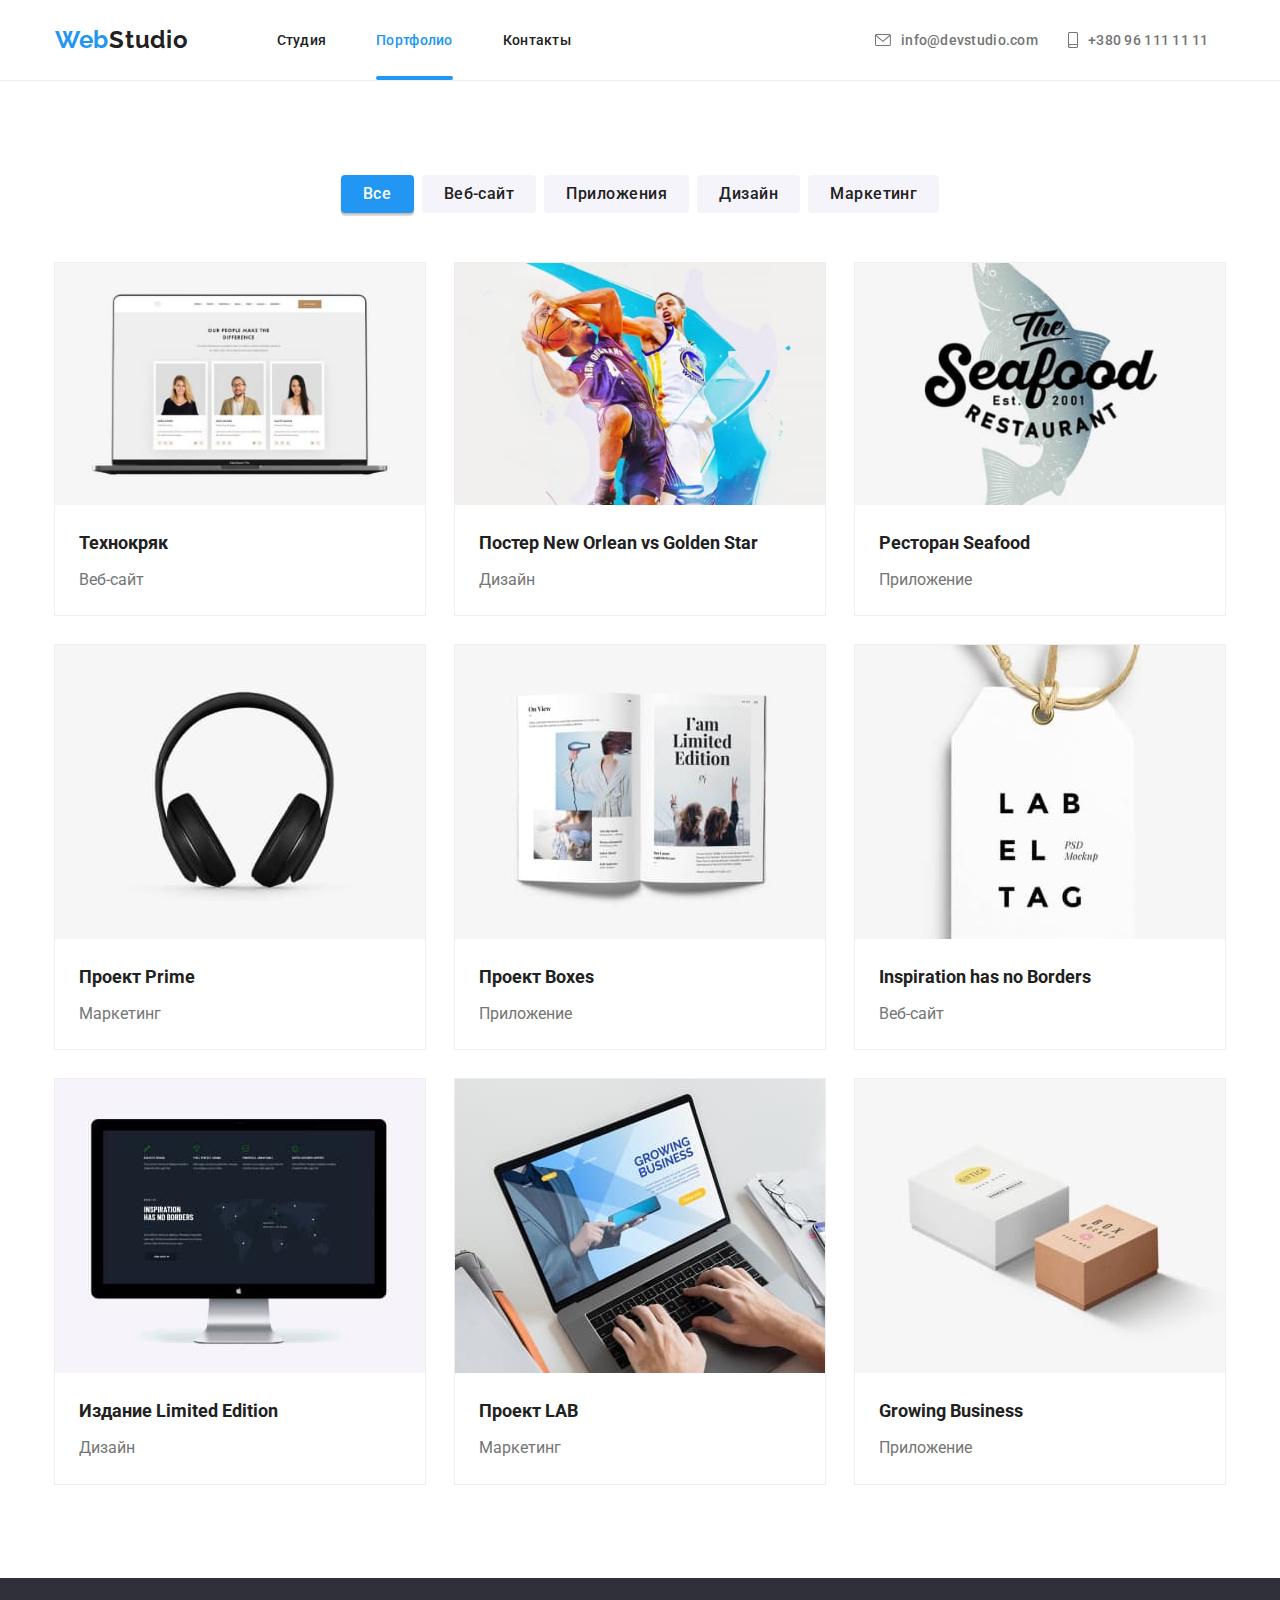
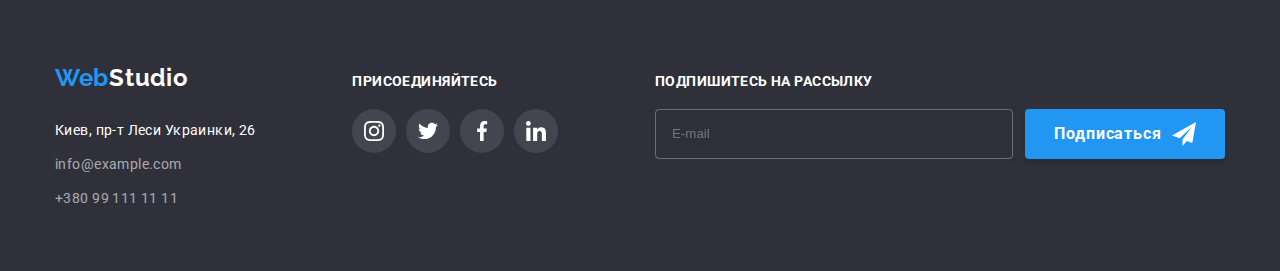
==== commit 11bbe76f: "11" ====
--- a/portfolio.html
+++ b/portfolio.html
@@ -97,8 +97,13 @@
                 <li class="link-group">
                     <a href="#" class="links">
                         <div class="portfolio-effect">
-                            <img class="link-group-img" src="./images/techoryak.jpg" alt="techoryak" width="370"
-                                height="294">
+                            <picture>
+                                <source srcset="./images/cardonemobile.jpg 1x, ./images/cardonemobilex2.jpg 2x" type="image/jpg" media="(min-width: 480px)">
+                                <source srcset="./images/cardonetablet.jpg 1x, ./images/cardonetabletx2.jpg 2x" type="image/jpg" media="(min-width: 768px)">
+                                <source srcset="./images/cardonedesktop.jpg 1x, ./images/cardonedesktopx2.jpg 2x" type="image/jpg"
+                                    media="(min-width: 1200px)">
+                                <img class="link-group-img" src="./images/cardonemobile.jpg" alt="Технокряк" width="450" height="294">
+                            </picture>
                             <p class="description-technoryak"> Технокряк это современная площадка распространения
                                 коронавируса. Компании используют эту платформу для цифрового
                                 шпионажа и атак на защищённые сервера конкурентов.</p>
@@ -112,8 +117,15 @@
                 <li class="link-group">
                     <a href="#" class="links">
                         <div class="portfolio-effect">
-                            <img class="link-group-img" src="./images/seafood.jpg" alt="seafood" width="370"
-                                height="294">
+                            <picture>
+                                <source srcset="./images/cardtwomobile.jpg 1x, ./images/cardtwomobilex2.jpg 2x" type="image/jpg"
+                                    media="(min-width: 480px)">
+                                <source srcset="./images/cardtwotablet.jpg 1x, ./images/cardtwotabletx2.jpg 2x" type="image/jpg"
+                                    media="(min-width: 768px)">
+                                <source srcset="./images/cardtwodesktop.jpg 1x, ./images/cardtwodesktopx2.jpg 2x" type="image/jpg"
+                                    media="(min-width: 1200px)">
+                                <img class="link-group-img" src="./images/cardtwomobile.jpg" alt="neworlen" width="450" height="294">
+                            </picture>
                             <p class="description-technoryak"> Технокряк это современная площадка распространения
                                 коронавируса. Компании используют
                                 эту платформу для цифрового
@@ -128,8 +140,15 @@
                 <li class="link-group">
                     <a href="#" class="links">
                         <div class="portfolio-effect">
-                            <img class="link-group-img" src="./images/projekrPrime.jpg" alt="projekrprime" width="370"
-                                height="294">
+                            <picture>
+                                <source srcset="./images/cardthreemobile.jpg 1x, ./images/cardthreemobilex2.jpg 2x" type="image/jpg"
+                                    media="(min-width: 480px)">
+                                <source srcset="./images/cardthreetablet.jpg 1x, ./images/cardthreetabletx2.jpg 2x" type="image/jpg"
+                                    media="(min-width: 768px)">
+                                <source srcset="./images/cardthreedesktop.jpg 1x, ./images/cardthreedesktopx2.jpg 2x" type="image/jpg"
+                                    media="(min-width: 1200px)">
+                                <img class="link-group-img" src="./images/cardthreemobile.jpg" alt="Seafood" width="450" height="294">
+                            </picture>
                             <p class="description-technoryak"> Технокряк это современная площадка распространения
                                 коронавируса. Компании используют
                                 эту платформу для цифрового шпионажа и атак на защищённые сервера конкурентов.</p>
@@ -143,7 +162,7 @@
                 <li class="link-group">
                     <a href="#" class="links">
                         <div class="portfolio-effect">
-                            <img class="link-group-img" src="./images/NewOrlen.jpg" alt="neworlen" width="370"
+                            <img class="link-group-img" src="./images/projekrPrime.jpg" alt="neworlen" width="370"
                                 height="294">
                             <p class="description-technoryak"> Технокряк это современная площадка распространения
                                 коронавируса. Компании используют эту платформу для цифрового
--- a/css/main.css
+++ b/css/main.css
@@ -1,8 +1,7 @@
 *,
 ::before,
 ::after {
-  -webkit-box-sizing: border-box;
-          box-sizing: border-box;
+  box-sizing: border-box;
 }
 
 body {
@@ -97,12 +96,8 @@
 }
 
 .navigation {
-  display: -webkit-box;
-  display: -ms-flexbox;
-  display: flex;
-  -webkit-box-align: center;
-      -ms-flex-align: center;
-          align-items: center;
+  display: flex;
+  align-items: center;
 }
 
 .menu-mobile {
@@ -156,24 +151,15 @@
     display: none;
   }
   .header-menu-container.is-open {
-    display: -webkit-box;
-    display: -ms-flexbox;
     display: flex;
-    -webkit-box-orient: vertical;
-    -webkit-box-direction: normal;
-        -ms-flex-direction: column;
-            flex-direction: column;
+    flex-direction: column;
   }
 }
 
 @media screen and (min-width: 768px) {
   .header-menu-container {
-    display: -webkit-box;
-    display: -ms-flexbox;
     display: flex;
-    -webkit-box-align: center;
-        -ms-flex-align: center;
-            align-items: center;
+    align-items: center;
   }
 }
 
@@ -182,7 +168,6 @@
   font-weight: 500;
   font-size: 40px;
   line-height: 1.175;
-  -webkit-transition: color 250ms cubic-bezier(0.4, 0, 0.2, 1);
   transition: color 250ms cubic-bezier(0.4, 0, 0.2, 1);
   display: block;
   letter-spacing: 0.02em;
@@ -208,8 +193,6 @@
 @media screen and (min-width: 768px) {
   .navigation__list {
     margin-bottom: 0;
-    display: -webkit-box;
-    display: -ms-flexbox;
     display: flex;
   }
 }
@@ -247,22 +230,14 @@
     height: 4px;
     background-color: #2196f3;
     border-radius: 2px;
-    -webkit-transform: scaleX(1);
-            transform: scaleX(1);
-    -webkit-transition: -webkit-transform 250ms cubic-bezier(0.4, 0, 0.2, 1);
-    transition: -webkit-transform 250ms cubic-bezier(0.4, 0, 0.2, 1);
+    transform: scaleX(1);
     transition: transform 250ms cubic-bezier(0.4, 0, 0.2, 1);
-    transition: transform 250ms cubic-bezier(0.4, 0, 0.2, 1), -webkit-transform 250ms cubic-bezier(0.4, 0, 0.2, 1);
   }
 }
 
 .social-list__menu {
-  display: -webkit-box;
-  display: -ms-flexbox;
-  display: flex;
-  -webkit-box-align: center;
-      -ms-flex-align: center;
-          align-items: center;
+  display: flex;
+  align-items: center;
 }
 
 @media screen and (min-width: 768px) {
@@ -272,15 +247,9 @@
 }
 
 .social-list__item {
-  display: -webkit-box;
-  display: -ms-flexbox;
-  display: flex;
-  -webkit-box-pack: center;
-      -ms-flex-pack: center;
-          justify-content: center;
-  -webkit-box-align: center;
-      -ms-flex-align: center;
-          align-items: center;
+  display: flex;
+  justify-content: center;
+  align-items: center;
 }
 
 .social-list__links {
@@ -295,8 +264,7 @@
   background-color: rgba(33, 33, 33, 0.2);
   width: 22px;
   height: 2px;
-  -webkit-transform: rotate(90deg);
-          transform: rotate(90deg);
+  transform: rotate(90deg);
 }
 
 .contact__link {
@@ -316,12 +284,8 @@
   .contact__link {
     font-size: 12px;
     line-height: 1.167;
-    display: -webkit-box;
-    display: -ms-flexbox;
     display: flex;
-    -webkit-box-align: center;
-        -ms-flex-align: center;
-            align-items: center;
+    align-items: center;
   }
 }
 
@@ -351,17 +315,12 @@
 }
 
 .contact {
-  display: -webkit-box;
-  display: -ms-flexbox;
   display: flex;
 }
 
 @media screen and (max-width: 767px) {
   .contact {
-    -webkit-box-orient: vertical;
-    -webkit-box-direction: reverse;
-        -ms-flex-direction: column-reverse;
-            flex-direction: column-reverse;
+    flex-direction: column-reverse;
     margin-bottom: 64px;
   }
 }
@@ -369,19 +328,13 @@
 @media screen and (min-width: 768px) and (max-width: 1199px) {
   .contact {
     margin-left: 84px;
-    -webkit-box-orient: vertical;
-    -webkit-box-direction: normal;
-        -ms-flex-direction: column;
-            flex-direction: column;
+    flex-direction: column;
   }
 }
 
 @media screen and (min-width: 1200px) {
   .contact {
-    -webkit-box-orient: horizontal;
-    -webkit-box-direction: normal;
-        -ms-flex-direction: row;
-            flex-direction: row;
+    flex-direction: row;
   }
 }
 
@@ -432,8 +385,7 @@
 
 .web-button {
   background-color: #2196f3;
-  -webkit-box-shadow: 0px 4px 4px rgba(0, 0, 0, 0.15);
-          box-shadow: 0px 4px 4px rgba(0, 0, 0, 0.15);
+  box-shadow: 0px 4px 4px rgba(0, 0, 0, 0.15);
   border-radius: 4px;
   border-color: transparent;
   text-align: center;
@@ -453,15 +405,9 @@
   position: absolute;
   top: 8px;
   right: 8px;
-  display: -webkit-box;
-  display: -ms-flexbox;
-  display: flex;
-  -webkit-box-pack: center;
-      -ms-flex-pack: center;
-          justify-content: center;
-  -webkit-box-align: center;
-      -ms-flex-align: center;
-          align-items: center;
+  display: flex;
+  justify-content: center;
+  align-items: center;
   background-color: #ffffff;
   border: 1px solid rgba(0, 0, 0, 0.1);
   width: 30px;
@@ -469,7 +415,6 @@
   fill: #212121;
   border-radius: 50%;
   cursor: pointer;
-  -webkit-transition: color 250ms cubic-bezier(0.4, 0, 0.2, 1);
   transition: color 250ms cubic-bezier(0.4, 0, 0.2, 1);
 }
 
@@ -478,33 +423,20 @@
 }
 
 .icon-list {
-  display: -webkit-box;
-  display: -ms-flexbox;
-  display: flex;
-  -webkit-box-align: center;
-      -ms-flex-align: center;
-          align-items: center;
-  -webkit-box-pack: center;
-      -ms-flex-pack: center;
-          justify-content: center;
+  display: flex;
+  align-items: center;
+  justify-content: center;
 }
 
 .icon-list__link {
   width: 100%;
   height: 100%;
   fill: #ffffff;
-  display: -webkit-box;
-  display: -ms-flexbox;
-  display: flex;
-  -webkit-box-pack: center;
-      -ms-flex-pack: center;
-          justify-content: center;
+  display: flex;
+  justify-content: center;
   background-color: rgba(255, 255, 255, 0.1);
   border-radius: 50%;
-  -webkit-box-align: center;
-      -ms-flex-align: center;
-          align-items: center;
-  -webkit-transition: background-color 250ms cubic-bezier(0.4, 0, 0.2, 1), color 250ms cubic-bezier(0.4, 0, 0.2, 1);
+  align-items: center;
   transition: background-color 250ms cubic-bezier(0.4, 0, 0.2, 1), color 250ms cubic-bezier(0.4, 0, 0.2, 1);
 }
 
@@ -547,29 +479,25 @@
   padding-top: 118px;
   padding-bottom: 118px;
   max-width: 1600px;
-  background-image: -webkit-gradient(linear, left top, right top, from(rgba(47, 48, 58, 0.4)), to(rgba(47, 48, 58, 0.4))), url("../../img/imghero1x.jpg");
   background-image: linear-gradient(to right, rgba(47, 48, 58, 0.4), rgba(47, 48, 58, 0.4)), url("../../img/imghero1x.jpg");
   background-repeat: no-repeat;
   background-size: cover;
 }
 
-@media screen and (min-device-pixel-ratio: 2), screen and (-webkit-min-device-pixel-ratio: 2), screen and (min-resolution: 192dpi), screen and (min-resolution: 2dppx) {
+@media screen and (min-device-pixel-ratio: 2), screen and (min-resolution: 192dpi), screen and (min-resolution: 2dppx) {
   .page-hero {
-    background-image: -webkit-gradient(linear, left top, right top, from(rgba(47, 48, 58, 0.4)), to(rgba(47, 48, 58, 0.4))), url("../../img/imghero2x.jpg");
     background-image: linear-gradient(to right, rgba(47, 48, 58, 0.4), rgba(47, 48, 58, 0.4)), url("../../img/imghero2x.jpg");
   }
 }
 
 @media screen and (min-width: 768px) {
   .page-hero {
-    background-image: -webkit-gradient(linear, left top, right top, from(rgba(47, 48, 58, 0.4)), to(rgba(47, 48, 58, 0.4))), url("../../img/tabletHerox1.jpg");
     background-image: linear-gradient(to right, rgba(47, 48, 58, 0.4), rgba(47, 48, 58, 0.4)), url("../../img/tabletHerox1.jpg");
   }
 }
 
-@media screen and (min-width: 768px) and (min-device-pixel-ratio: 2), screen and (min-width: 768px) and (-webkit-min-device-pixel-ratio: 2), screen and (min-width: 768px) and (min-resolution: 192dpi), screen and (min-width: 768px) and (min-resolution: 2dppx) {
+@media screen and (min-width: 768px) and (min-device-pixel-ratio: 2), screen and (min-width: 768px) and (min-resolution: 192dpi), screen and (min-width: 768px) and (min-resolution: 2dppx) {
   .page-hero {
-    background-image: -webkit-gradient(linear, left top, right top, from(rgba(47, 48, 58, 0.4)), to(rgba(47, 48, 58, 0.4))), url("../../img/tabletHerox2.jpg");
     background-image: linear-gradient(to right, rgba(47, 48, 58, 0.4), rgba(47, 48, 58, 0.4)), url("../../img/tabletHerox2.jpg");
   }
 }
@@ -578,14 +506,12 @@
   .page-hero {
     padding-top: 200px;
     padding-bottom: 200px;
-    background-image: -webkit-gradient(linear, left top, right top, from(rgba(47, 48, 58, 0.4)), to(rgba(47, 48, 58, 0.4))), url("../../img/desktopHero1x.jpg");
     background-image: linear-gradient(to right, rgba(47, 48, 58, 0.4), rgba(47, 48, 58, 0.4)), url("../../img/desktopHero1x.jpg");
   }
 }
 
-@media screen and (min-width: 1200px) and (min-device-pixel-ratio: 2), screen and (min-width: 1200px) and (-webkit-min-device-pixel-ratio: 2), screen and (min-width: 1200px) and (min-resolution: 192dpi), screen and (min-width: 1200px) and (min-resolution: 2dppx) {
+@media screen and (min-width: 1200px) and (min-device-pixel-ratio: 2), screen and (min-width: 1200px) and (min-resolution: 192dpi), screen and (min-width: 1200px) and (min-resolution: 2dppx) {
   .page-hero {
-    background-image: -webkit-gradient(linear, left top, right top, from(rgba(47, 48, 58, 0.4)), to(rgba(47, 48, 58, 0.4))), url("../../img/desktopHero2x.jpg");
     background-image: linear-gradient(to right, rgba(47, 48, 58, 0.4), rgba(47, 48, 58, 0.4)), url("../../img/desktopHero2x.jpg");
   }
 }
@@ -625,11 +551,8 @@
 
 @media screen and (min-width: 768px) {
   .about__list {
-    display: -webkit-box;
-    display: -ms-flexbox;
     display: flex;
-    -ms-flex-wrap: wrap;
-        flex-wrap: wrap;
+    flex-wrap: wrap;
     margin: -15px;
   }
 }
@@ -680,15 +603,9 @@
 
 .about__icon--container {
   background-color: #f5f4fa;
-  display: -webkit-box;
-  display: -ms-flexbox;
-  display: flex;
-  -webkit-box-pack: center;
-      -ms-flex-pack: center;
-          justify-content: center;
-  -webkit-box-align: center;
-      -ms-flex-align: center;
-          align-items: center;
+  display: flex;
+  justify-content: center;
+  align-items: center;
   width: 100%;
   height: 120px;
   margin-bottom: 30px;
@@ -716,8 +633,6 @@
 }
 
 .services__list {
-  display: -webkit-box;
-  display: -ms-flexbox;
   display: flex;
   margin: -15px;
 }
@@ -743,15 +658,9 @@
   background-color: rgba(47, 48, 58, 0.8);
   width: 100%;
   height: 70px;
-  display: -webkit-box;
-  display: -ms-flexbox;
-  display: flex;
-  -webkit-box-align: center;
-      -ms-flex-align: center;
-          align-items: center;
-  -webkit-box-pack: center;
-      -ms-flex-pack: center;
-          justify-content: center;
+  display: flex;
+  align-items: center;
+  justify-content: center;
 }
 
 .advantages {
@@ -780,17 +689,14 @@
 @media screen and (min-width: 768px) {
   .advantages_list {
     margin: -15px;
-    display: -webkit-box;
-    display: -ms-flexbox;
     display: flex;
-    -ms-flex-wrap: wrap;
-        flex-wrap: wrap;
+    flex-wrap: wrap;
   }
 }
 
 .advantages__item {
-  -webkit-box-shadow: 0px 1px 3px rgba(0, 0, 0, 0.12), 0px 1px 1px rgba(0, 0, 0, 0.14), 0px 2px 1px rgba(0, 0, 0, 0.2);
-          box-shadow: 0px 1px 3px rgba(0, 0, 0, 0.12), 0px 1px 1px rgba(0, 0, 0, 0.14), 0px 2px 1px rgba(0, 0, 0, 0.2);
+  background-color: #ffffff;
+  box-shadow: 0px 1px 3px rgba(0, 0, 0, 0.12), 0px 1px 1px rgba(0, 0, 0, 0.14), 0px 2px 1px rgba(0, 0, 0, 0.2);
   border-radius: 0px 0px 4px 4px;
 }
 
@@ -830,7 +736,6 @@
 }
 
 .advantages__wrapper--icon {
-  background-color: #ffffff;
   padding: 24px;
 }
 
@@ -866,30 +771,20 @@
 
 .partners__list {
   text-align: center;
-  display: -webkit-box;
-  display: -ms-flexbox;
-  display: flex;
-  -ms-flex-wrap: wrap;
-      flex-wrap: wrap;
+  display: flex;
+  flex-wrap: wrap;
   margin: -15px;
 }
 
 .partners__link {
   width: 100%;
   height: 100%;
-  -webkit-box-align: center;
-      -ms-flex-align: center;
-          align-items: center;
+  align-items: center;
   color: #afb1b8;
-  display: -webkit-box;
-  display: -ms-flexbox;
   display: flex;
   border: 1px solid #afb1b8;
   border-radius: 4px;
-  -webkit-box-pack: center;
-      -ms-flex-pack: center;
-          justify-content: center;
-  -webkit-transition: color 250ms cubic-bezier(0.4, 0, 0.2, 1), border 250ms cubic-bezier(0.4, 0, 0.2, 1);
+  justify-content: center;
   transition: color 250ms cubic-bezier(0.4, 0, 0.2, 1), border 250ms cubic-bezier(0.4, 0, 0.2, 1);
 }
 
@@ -916,27 +811,17 @@
 
 @media screen and (min-width: 768px) {
   .page-footer .container {
-    display: -webkit-box;
-    display: -ms-flexbox;
     display: flex;
-    -ms-flex-wrap: wrap;
-        flex-wrap: wrap;
-    -ms-flex-pack: distribute;
-        justify-content: space-around;
-    -webkit-box-align: center;
-        -ms-flex-align: center;
-            align-items: center;
+    flex-wrap: wrap;
+    justify-content: space-around;
+    align-items: center;
   }
 }
 
 @media screen and (min-width: 1200px) {
   .page-footer .container {
-    -webkit-box-align: baseline;
-        -ms-flex-align: baseline;
-            align-items: baseline;
-    -webkit-box-pack: justify;
-        -ms-flex-pack: justify;
-            justify-content: space-between;
+    align-items: baseline;
+    justify-content: space-between;
   }
 }
 
@@ -993,12 +878,10 @@
   height: 50px;
   background-color: transparent;
   border: 1px solid rgba(255, 255, 255, 0.3);
-  -webkit-filter: drop-shadow(0px 4px 4px rgba(0, 0, 0, 0.15));
-          filter: drop-shadow(0px 4px 4px rgba(0, 0, 0, 0.15));
+  filter: drop-shadow(0px 4px 4px rgba(0, 0, 0, 0.15));
   border-radius: 4px;
   padding: 16px;
   color: #ffffff;
-  -webkit-transition: border 250ms cubic-bezier(0.4, 0, 0.2, 1);
   transition: border 250ms cubic-bezier(0.4, 0, 0.2, 1);
   margin-bottom: 20px;
 }
@@ -1023,15 +906,9 @@
 
 @media screen and (min-width: 1200px) {
   .footer-form__container {
-    display: -webkit-box;
-    display: -ms-flexbox;
     display: flex;
-    -webkit-box-pack: center;
-        -ms-flex-pack: center;
-            justify-content: center;
-    -webkit-box-align: center;
-        -ms-flex-align: center;
-            align-items: center;
+    justify-content: center;
+    align-items: center;
   }
 }
 
@@ -1042,15 +919,9 @@
 }
 
 .footer-form .web-button {
-  display: -webkit-box;
-  display: -ms-flexbox;
-  display: flex;
-  -webkit-box-pack: center;
-      -ms-flex-pack: center;
-          justify-content: center;
-  -webkit-box-align: center;
-      -ms-flex-align: center;
-          align-items: center;
+  display: flex;
+  justify-content: center;
+  align-items: center;
   margin: 0 auto;
 }
 
@@ -1069,33 +940,24 @@
   border: 0px transparent;
   cursor: pointer;
   height: 38px;
-  -webkit-transition: color 250ms cubic-bezier(0.4, 0, 0.2, 1), background-color 250ms cubic-bezier(0.4, 0, 0.2, 1), -webkit-box-shadow 250ms cubic-bezier(0.4, 0, 0.2, 1);
-  transition: color 250ms cubic-bezier(0.4, 0, 0.2, 1), background-color 250ms cubic-bezier(0.4, 0, 0.2, 1), -webkit-box-shadow 250ms cubic-bezier(0.4, 0, 0.2, 1);
   transition: color 250ms cubic-bezier(0.4, 0, 0.2, 1), background-color 250ms cubic-bezier(0.4, 0, 0.2, 1), box-shadow 250ms cubic-bezier(0.4, 0, 0.2, 1);
-  transition: color 250ms cubic-bezier(0.4, 0, 0.2, 1), background-color 250ms cubic-bezier(0.4, 0, 0.2, 1), box-shadow 250ms cubic-bezier(0.4, 0, 0.2, 1), -webkit-box-shadow 250ms cubic-bezier(0.4, 0, 0.2, 1);
 }
 
 .modal-buttons:hover, .modal-buttons:focus {
   color: #ffffff;
   background-color: #2196f3;
-  -webkit-box-shadow: 0px 3px 1px rgba(0, 0, 0, 0.1), 0px 1px 2px rgba(0, 0, 0, 0.08), 0px 2px 2px rgba(0, 0, 0, 0.12);
-          box-shadow: 0px 3px 1px rgba(0, 0, 0, 0.1), 0px 1px 2px rgba(0, 0, 0, 0.08), 0px 2px 2px rgba(0, 0, 0, 0.12);
+  box-shadow: 0px 3px 1px rgba(0, 0, 0, 0.1), 0px 1px 2px rgba(0, 0, 0, 0.08), 0px 2px 2px rgba(0, 0, 0, 0.12);
 }
 
 .bits {
-  display: -webkit-box;
-  display: -ms-flexbox;
-  display: flex;
-  -ms-flex-wrap: wrap;
-      flex-wrap: wrap;
+  display: flex;
+  flex-wrap: wrap;
   margin-bottom: 40px;
 }
 
 @media screen and (min-width: 768px) {
   .bits {
-    -webkit-box-pack: center;
-        -ms-flex-pack: center;
-            justify-content: center;
+    justify-content: center;
   }
 }
 
@@ -1118,8 +980,7 @@
 .active {
   background-color: #2196f3;
   color: #ffffff;
-  -webkit-box-shadow: 0px 3px 1px rgba(0, 0, 0, 0.1), 0px 1px 2px rgba(0, 0, 0, 0.08), 0px 2px 2px rgba(0, 0, 0, 0.12);
-          box-shadow: 0px 3px 1px rgba(0, 0, 0, 0.1), 0px 1px 2px rgba(0, 0, 0, 0.08), 0px 2px 2px rgba(0, 0, 0, 0.12);
+  box-shadow: 0px 3px 1px rgba(0, 0, 0, 0.1), 0px 1px 2px rgba(0, 0, 0, 0.08), 0px 2px 2px rgba(0, 0, 0, 0.12);
 }
 
 .title-img {
@@ -1156,11 +1017,8 @@
 }
 
 .portfolio-picture {
-  display: -webkit-box;
-  display: -ms-flexbox;
-  display: flex;
-  -ms-flex-wrap: wrap;
-      flex-wrap: wrap;
+  display: flex;
+  flex-wrap: wrap;
   margin: -15px;
 }
 
@@ -1175,8 +1033,10 @@
   text-align: start;
 }
 
-.link-group:not(:last-child) {
-  margin-bottom: 30px;
+@media screen and (max-width: 767px) {
+  .link-group:not(:last-child) {
+    margin-bottom: 30px;
+  }
 }
 
 @media screen and (min-width: 768px) {
@@ -1196,15 +1056,11 @@
   width: 100%;
   height: 100%;
   display: block;
-  -webkit-transition: -webkit-box-shadow 250ms cubic-bezier(0.4, 0, 0.2, 1);
-  transition: -webkit-box-shadow 250ms cubic-bezier(0.4, 0, 0.2, 1);
   transition: box-shadow 250ms cubic-bezier(0.4, 0, 0.2, 1);
-  transition: box-shadow 250ms cubic-bezier(0.4, 0, 0.2, 1), -webkit-box-shadow 250ms cubic-bezier(0.4, 0, 0.2, 1);
 }
 
 .links:hover, .links:focus {
-  -webkit-box-shadow: 0px 1px 1px rgba(0, 0, 0, 0.12), 0px 4px 4px rgba(0, 0, 0, 0.06), 1px 4px 6px rgba(0, 0, 0, 0.16);
-          box-shadow: 0px 1px 1px rgba(0, 0, 0, 0.12), 0px 4px 4px rgba(0, 0, 0, 0.06), 1px 4px 6px rgba(0, 0, 0, 0.16);
+  box-shadow: 0px 1px 1px rgba(0, 0, 0, 0.12), 0px 4px 4px rgba(0, 0, 0, 0.06), 1px 4px 6px rgba(0, 0, 0, 0.16);
 }
 
 .portfolio-effect {
@@ -1227,19 +1083,14 @@
   top: 0;
   background-color: rgba(33, 150, 243, 0.9);
   opacity: 0;
-  -webkit-transform: translateY(100%);
-          transform: translateY(100%);
-  -webkit-transition: opacity 250ms cubic-bezier(0.4, 0, 0.2, 1), -webkit-transform 250ms cubic-bezier(0.4, 0, 0.2, 1);
-  transition: opacity 250ms cubic-bezier(0.4, 0, 0.2, 1), -webkit-transform 250ms cubic-bezier(0.4, 0, 0.2, 1);
+  transform: translateY(100%);
   transition: transform 250ms cubic-bezier(0.4, 0, 0.2, 1), opacity 250ms cubic-bezier(0.4, 0, 0.2, 1);
-  transition: transform 250ms cubic-bezier(0.4, 0, 0.2, 1), opacity 250ms cubic-bezier(0.4, 0, 0.2, 1), -webkit-transform 250ms cubic-bezier(0.4, 0, 0.2, 1);
 }
 
 .links:focus .description-technoryak,
 .links:hover .description-technoryak {
   opacity: 1;
-  -webkit-transform: translateY(0);
-          transform: translateY(0);
+  transform: translateY(0);
 }
 
 .backdrop {
@@ -1252,7 +1103,6 @@
   background-color: rgba(0, 0, 0, 0.2);
   z-index: 99;
   opacity: 1;
-  -webkit-transition: opacity 250ms cubic-bezier(0.4, 0, 0.2, 1);
   transition: opacity 250ms cubic-bezier(0.4, 0, 0.2, 1);
 }
 
@@ -1265,24 +1115,18 @@
   position: absolute;
   top: 50%;
   left: 50%;
-  -webkit-transform: translate(-50%, -50%) scale(1);
-          transform: translate(-50%, -50%) scale(1);
-  -webkit-transition: -webkit-transform 250ms cubic-bezier(0.4, 0, 0.2, 1);
-  transition: -webkit-transform 250ms cubic-bezier(0.4, 0, 0.2, 1);
+  transform: translate(-50%, -50%) scale(1);
   transition: transform 250ms cubic-bezier(0.4, 0, 0.2, 1);
-  transition: transform 250ms cubic-bezier(0.4, 0, 0.2, 1), -webkit-transform 250ms cubic-bezier(0.4, 0, 0.2, 1);
   width: 450px;
   height: 610px;
   background-color: #ffffff;
-  -webkit-box-shadow: 0px 1px 3px rgba(0, 0, 0, 0.12), 0px 1px 1px rgba(0, 0, 0, 0.14), 0px 2px 1px rgba(0, 0, 0, 0.2);
-          box-shadow: 0px 1px 3px rgba(0, 0, 0, 0.12), 0px 1px 1px rgba(0, 0, 0, 0.14), 0px 2px 1px rgba(0, 0, 0, 0.2);
+  box-shadow: 0px 1px 3px rgba(0, 0, 0, 0.12), 0px 1px 1px rgba(0, 0, 0, 0.14), 0px 2px 1px rgba(0, 0, 0, 0.2);
   border-radius: 4px;
   opacity: 1;
 }
 
 .backdrop.is-hidden .modal {
-  -webkit-transform: translate(-50%, -50%) scale(0.5);
-          transform: translate(-50%, -50%) scale(0.5);
+  transform: translate(-50%, -50%) scale(0.5);
   opacity: 0;
 }
 
@@ -1299,16 +1143,9 @@
 }
 
 .wrapper {
-  display: -webkit-box;
-  display: -ms-flexbox;
-  display: flex;
-  -webkit-box-orient: vertical;
-  -webkit-box-direction: normal;
-      -ms-flex-direction: column;
-          flex-direction: column;
-  -webkit-box-align: start;
-      -ms-flex-align: start;
-          align-items: flex-start;
+  display: flex;
+  flex-direction: column;
+  align-items: flex-start;
   margin-bottom: 10px;
   position: relative;
 }
@@ -1339,7 +1176,6 @@
   border-radius: 4px;
   padding: 14px 42px;
   cursor: pointer;
-  -webkit-transition: border 250ms cubic-bezier(0.4, 0, 0.2, 1);
   transition: border 250ms cubic-bezier(0.4, 0, 0.2, 1);
 }
 
@@ -1357,12 +1193,8 @@
 }
 
 .wrapper--accept {
-  display: -webkit-box;
-  display: -ms-flexbox;
-  display: flex;
-  -webkit-box-align: center;
-      -ms-flex-align: center;
-          align-items: center;
+  display: flex;
+  align-items: center;
   margin-bottom: 30px;
 }
 
@@ -1372,15 +1204,9 @@
   line-height: 1.167;
   letter-spacing: 0.03em;
   color: #757575;
-  display: -webkit-box;
-  display: -ms-flexbox;
-  display: flex;
-  -webkit-box-align: center;
-      -ms-flex-align: center;
-          align-items: center;
-  -webkit-box-pack: center;
-      -ms-flex-pack: center;
-          justify-content: center;
+  display: flex;
+  align-items: center;
+  justify-content: center;
   margin: 0 auto;
 }
 
@@ -1404,7 +1230,6 @@
   border-radius: 2px;
   background-color: transparent;
   margin-right: 7px;
-  -webkit-transition: background-color 250ms cubic-bezier(0.4, 0, 0.2, 1), border 250ms cubic-bezier(0.4, 0, 0.2, 1);
   transition: background-color 250ms cubic-bezier(0.4, 0, 0.2, 1), border 250ms cubic-bezier(0.4, 0, 0.2, 1);
 }
 
@@ -1438,7 +1263,6 @@
   bottom: 11px;
   left: 12px;
   fill: #212121;
-  -webkit-transition: fill 250ms cubic-bezier(0.4, 0, 0.2, 1);
   transition: fill 250ms cubic-bezier(0.4, 0, 0.2, 1);
 }
 
@@ -1449,40 +1273,12 @@
   border-radius: 4px;
   resize: none;
   padding: 12px 16px;
-  -webkit-transition: border 250ms cubic-bezier(0.4, 0, 0.2, 1);
   transition: border 250ms cubic-bezier(0.4, 0, 0.2, 1);
 }
 
 .modal__textarea:focus {
   outline: none;
   border: 1px solid #2196f3;
-}
-
-.modal__textarea::-webkit-input-placeholder {
-  font-family: inherit;
-  font-weight: 400;
-  font-size: 12px;
-  line-height: 1.167;
-  letter-spacing: 0.01em;
-  color: rgba(117, 117, 117, 0.5);
-}
-
-.modal__textarea:-ms-input-placeholder {
-  font-family: inherit;
-  font-weight: 400;
-  font-size: 12px;
-  line-height: 1.167;
-  letter-spacing: 0.01em;
-  color: rgba(117, 117, 117, 0.5);
-}
-
-.modal__textarea::-ms-input-placeholder {
-  font-family: inherit;
-  font-weight: 400;
-  font-size: 12px;
-  line-height: 1.167;
-  letter-spacing: 0.01em;
-  color: rgba(117, 117, 117, 0.5);
 }
 
 .modal__textarea::placeholder {
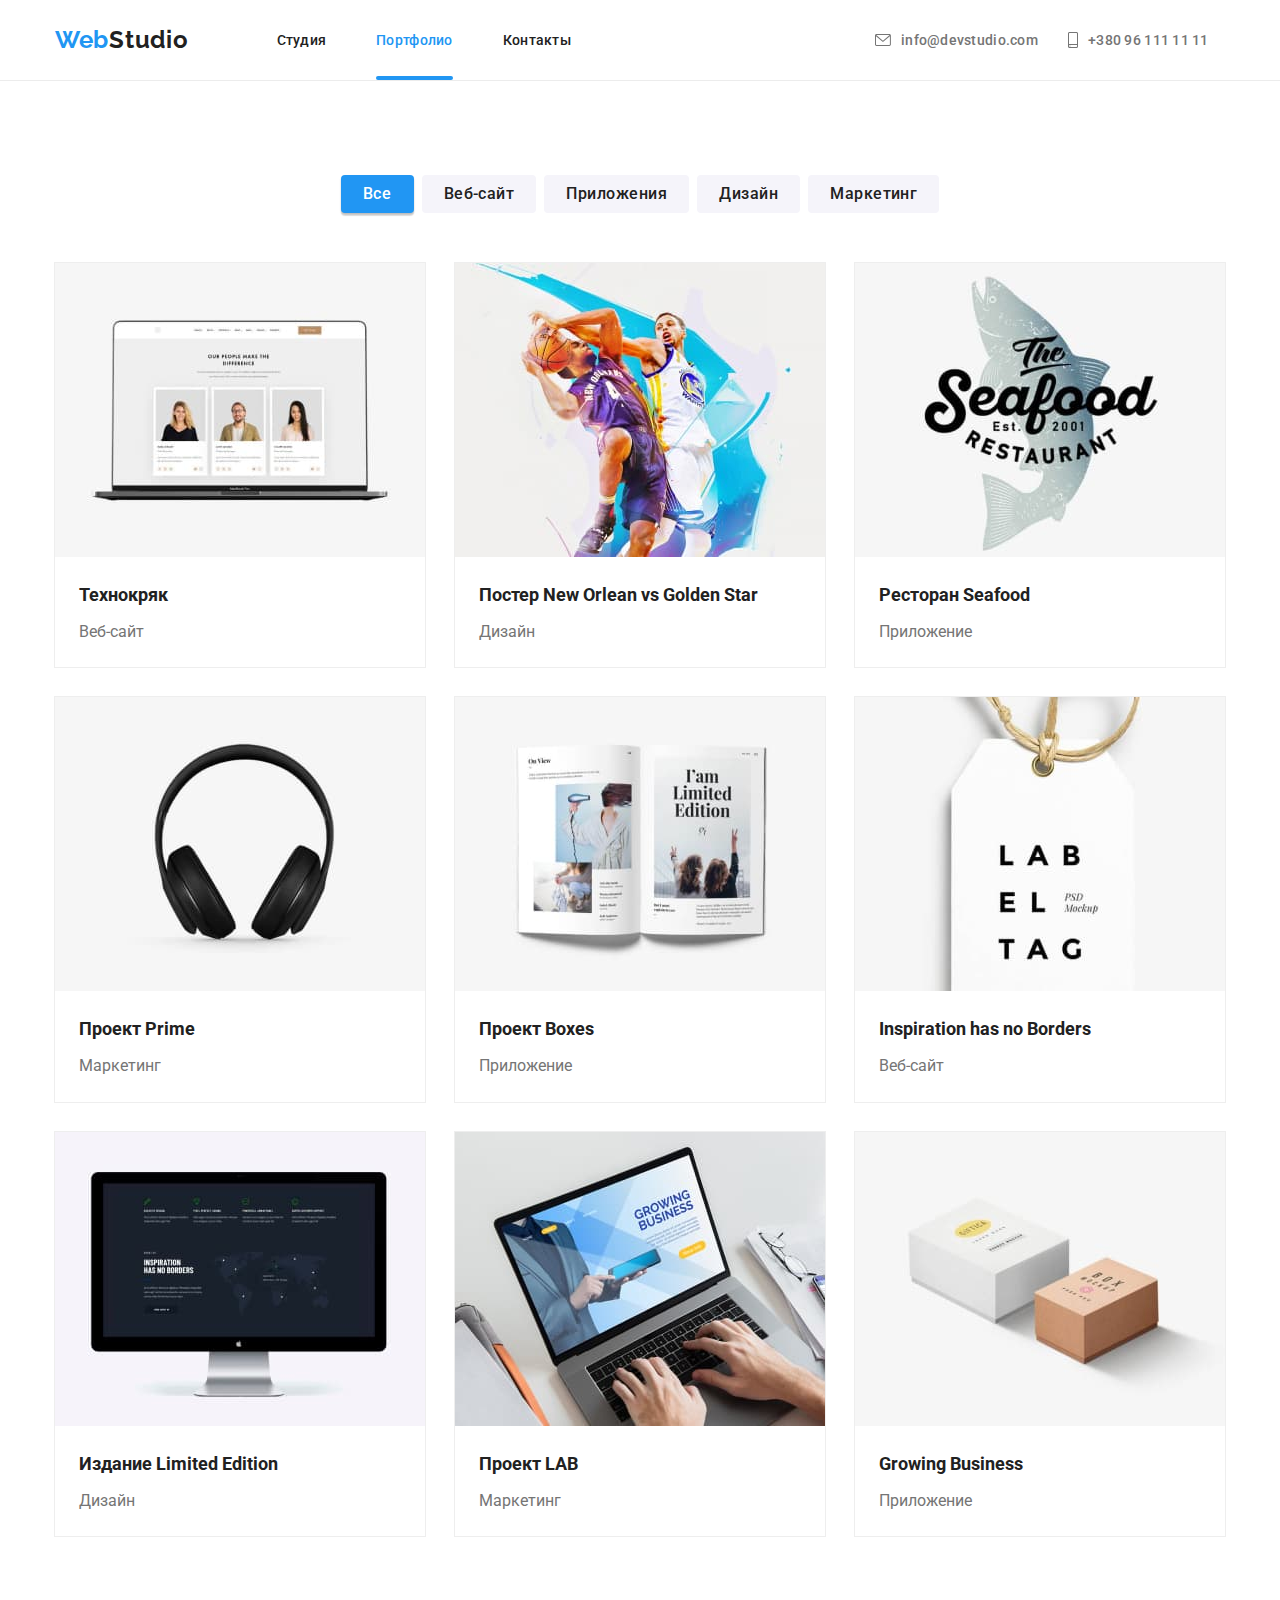
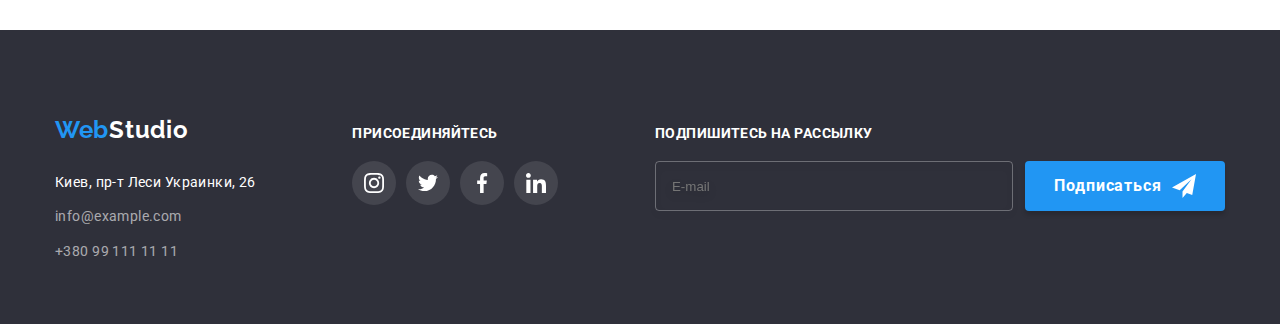
==== commit dbf50280: "Update portfolio.html" ====
--- a/portfolio.html
+++ b/portfolio.html
@@ -97,13 +97,7 @@
                 <li class="link-group">
                     <a href="#" class="links">
                         <div class="portfolio-effect">
-                            <picture>
-                                <source srcset="./images/cardonemobile.jpg 1x, ./images/cardonemobilex2.jpg 2x" type="image/jpg" media="(min-width: 480px)">
-                                <source srcset="./images/cardonetablet.jpg 1x, ./images/cardonetabletx2.jpg 2x" type="image/jpg" media="(min-width: 768px)">
-                                <source srcset="./images/cardonedesktop.jpg 1x, ./images/cardonedesktopx2.jpg 2x" type="image/jpg"
-                                    media="(min-width: 1200px)">
-                                <img class="link-group-img" src="./images/cardonemobile.jpg" alt="Технокряк" width="450" height="294">
-                            </picture>
+                                <img class="link-group-img" src="./images/cardonedesktop.jpg" alt="Технокряк" width="370" height="294">
                             <p class="description-technoryak"> Технокряк это современная площадка распространения
                                 коронавируса. Компании используют эту платформу для цифрового
                                 шпионажа и атак на защищённые сервера конкурентов.</p>
@@ -117,16 +111,8 @@
                 <li class="link-group">
                     <a href="#" class="links">
                         <div class="portfolio-effect">
-                            <picture>
-                                <source srcset="./images/cardtwomobile.jpg 1x, ./images/cardtwomobilex2.jpg 2x" type="image/jpg"
-                                    media="(min-width: 480px)">
-                                <source srcset="./images/cardtwotablet.jpg 1x, ./images/cardtwotabletx2.jpg 2x" type="image/jpg"
-                                    media="(min-width: 768px)">
-                                <source srcset="./images/cardtwodesktop.jpg 1x, ./images/cardtwodesktopx2.jpg 2x" type="image/jpg"
-                                    media="(min-width: 1200px)">
-                                <img class="link-group-img" src="./images/cardtwomobile.jpg" alt="neworlen" width="450" height="294">
-                            </picture>
-                            <p class="description-technoryak"> Технокряк это современная площадка распространения
+                           <img class="link-group-img" src="./images/cardtwodesktop.jpg" alt="neworlen" width="370" height="294">
+                      <p class="description-technoryak"> Технокряк это современная площадка распространения
                                 коронавируса. Компании используют
                                 эту платформу для цифрового
                                 шпионажа и атак на защищённые сервера конкурентов.</p>
@@ -140,15 +126,7 @@
                 <li class="link-group">
                     <a href="#" class="links">
                         <div class="portfolio-effect">
-                            <picture>
-                                <source srcset="./images/cardthreemobile.jpg 1x, ./images/cardthreemobilex2.jpg 2x" type="image/jpg"
-                                    media="(min-width: 480px)">
-                                <source srcset="./images/cardthreetablet.jpg 1x, ./images/cardthreetabletx2.jpg 2x" type="image/jpg"
-                                    media="(min-width: 768px)">
-                                <source srcset="./images/cardthreedesktop.jpg 1x, ./images/cardthreedesktopx2.jpg 2x" type="image/jpg"
-                                    media="(min-width: 1200px)">
-                                <img class="link-group-img" src="./images/cardthreemobile.jpg" alt="Seafood" width="450" height="294">
-                            </picture>
+                                <img class="link-group-img" src="./images/cardthreedesktop.jpg" alt="Seafood" width="370" height="294">
                             <p class="description-technoryak"> Технокряк это современная площадка распространения
                                 коронавируса. Компании используют
                                 эту платформу для цифрового шпионажа и атак на защищённые сервера конкурентов.</p>
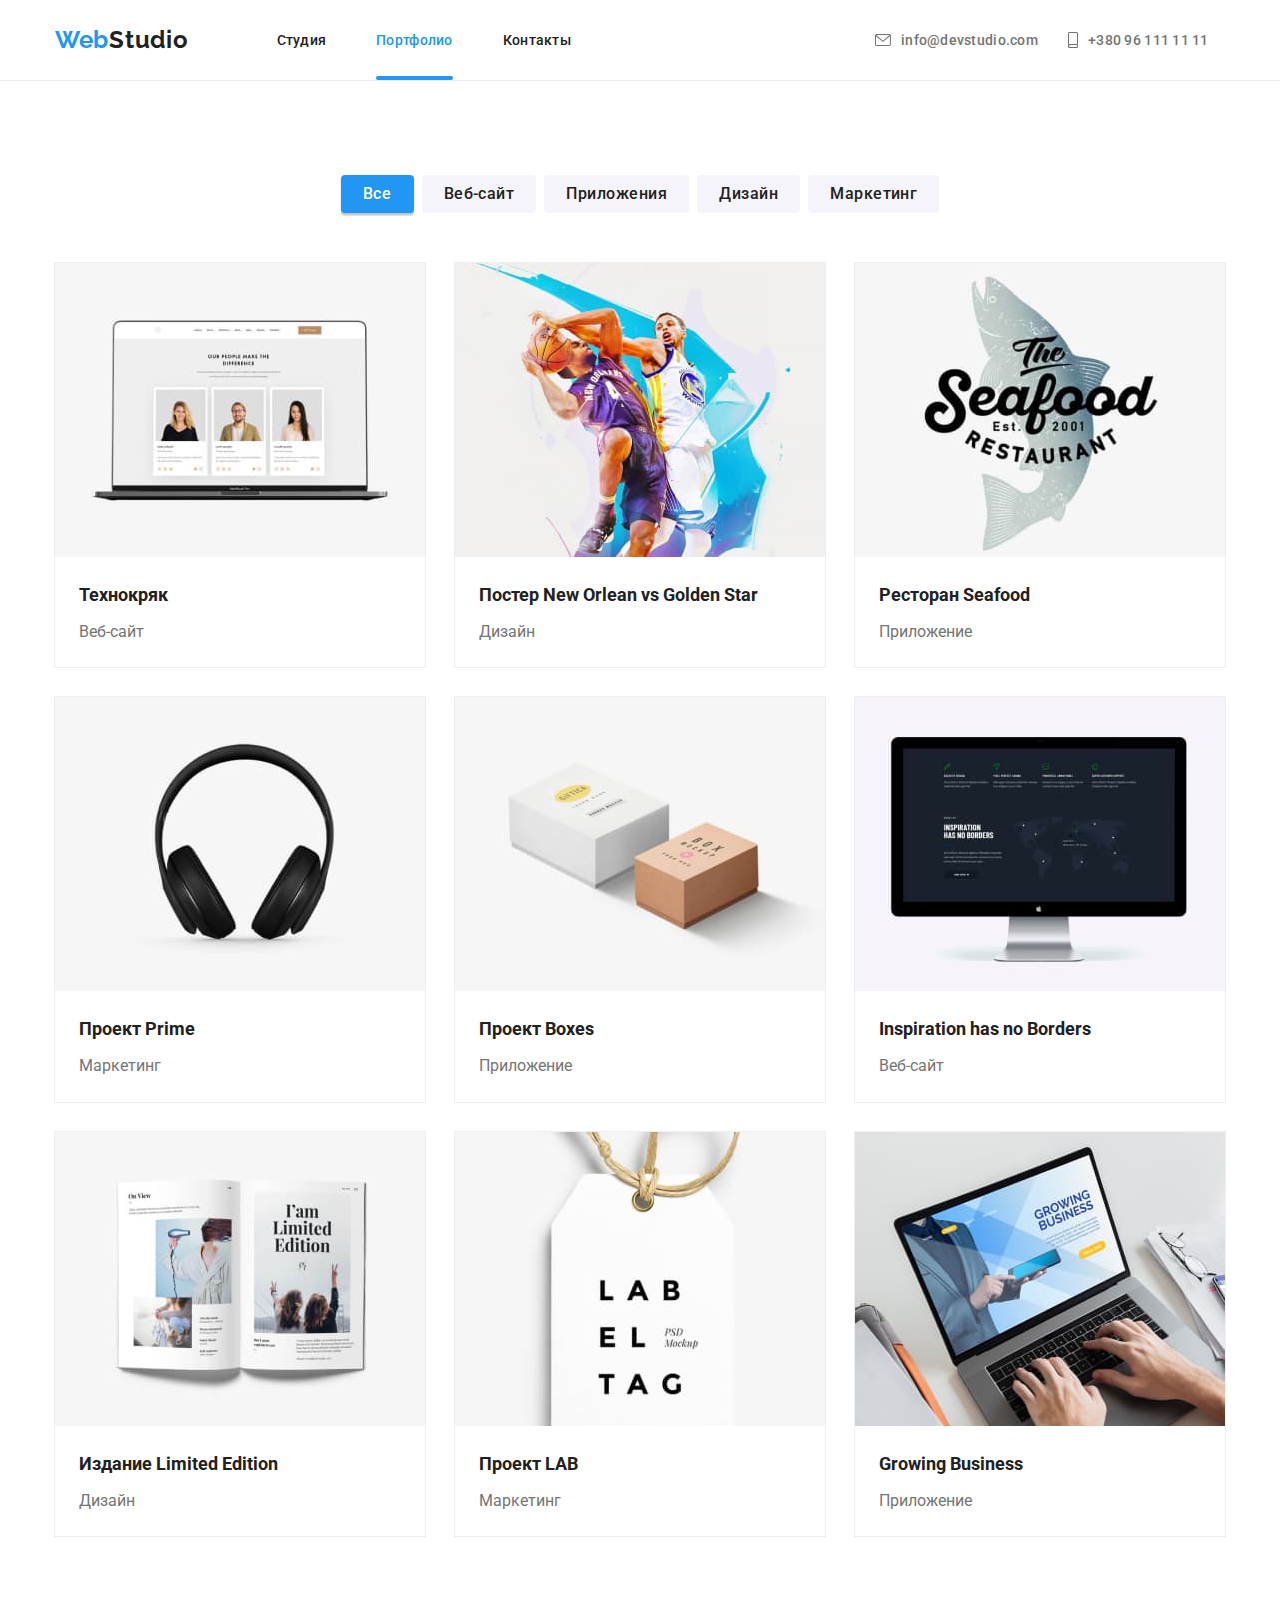
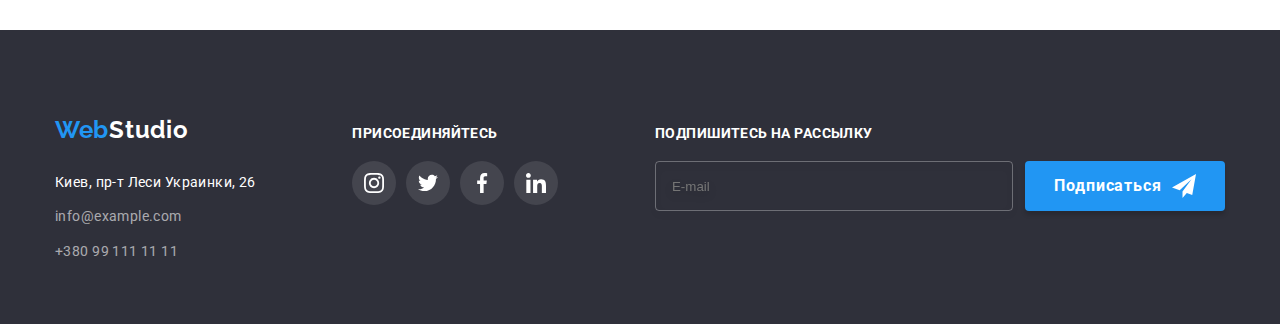
==== commit d28a8977: "2" ====
--- a/portfolio.html
+++ b/portfolio.html
@@ -97,7 +97,12 @@
                 <li class="link-group">
                     <a href="#" class="links">
                         <div class="portfolio-effect">
+                            <picture>
+                                <source srcset="./images/cardonemobile.jpg 1x, ./images/cardonemobilex2.jpg 2x" type="image" media="(min-width: 480px)">
+                                <source srcset="./images/cardonetablet.jpg 1x, ./images/cardonetabletx2.jpg 2x" type="image" media="(min-width: 768px)">
+                                <source srcset="./imgages/cardonedesktop.jpg 1x, ./imgages/cardonedesktopx2.jpg 2x" type="image" media="(min-width: 1200px)">
                                 <img class="link-group-img" src="./images/cardonedesktop.jpg" alt="Технокряк" width="370" height="294">
+                                </picture>
                             <p class="description-technoryak"> Технокряк это современная площадка распространения
                                 коронавируса. Компании используют эту платформу для цифрового
                                 шпионажа и атак на защищённые сервера конкурентов.</p>
@@ -111,7 +116,15 @@
                 <li class="link-group">
                     <a href="#" class="links">
                         <div class="portfolio-effect">
-                           <img class="link-group-img" src="./images/cardtwodesktop.jpg" alt="neworlen" width="370" height="294">
+                            <picture>
+                                <source srcset="./images/cardtwomobile.jpg 1x, ./images/cardtwomobilex2.jpg 2x" type="image"
+                                    media="(min-width: 480px)">
+                                <source srcset="./images/cardtwotablet.jpg 1x, ./images/cardtwotabletx2.jpg 2x" type="image"
+                                    media="(min-width: 768px)">
+                                <source srcset="./imgages/cardtwodesktop.jpg 1x, ./imgages/cardtwodesktopx2.jpg 2x" type="image"
+                                    media="(min-width: 1200px)">
+                            <img class="link-group-img" src="./images/cardtwodesktop.jpg" alt="neworlen" width="370" height="294">
+                            </picture>
                       <p class="description-technoryak"> Технокряк это современная площадка распространения
                                 коронавируса. Компании используют
                                 эту платформу для цифрового
@@ -124,9 +137,17 @@
                     </a>
                 </li>
                 <li class="link-group">
-                    <a href="#" class="links">
-                        <div class="portfolio-effect">
-                                <img class="link-group-img" src="./images/cardthreedesktop.jpg" alt="Seafood" width="370" height="294">
+                    <a href="#" class="links">  
+                        <div class="portfolio-effect">
+                            <picture>
+                                <source srcset="./images/cardthreemobile.jpg 1x, ./images/cardthreemobilex2.jpg 2x" type="image"
+                                    media="(min-width: 480px)">
+                                <source srcset="./images/cardthreetablet.jpg 1x, ./images/cardthreetabletx2.jpg 2x" type="image"
+                                    media="(min-width: 768px)">
+                                <source srcset="./imgages/cardthreedesktop.jpg 1x, ./imgages/cardthreedesktopx2.jpg 2x" type="image"
+                                    media="(min-width: 1200px)">
+                            <img class="link-group-img" src="./images/cardthreedesktop.jpg" alt="Seafood" width="370" height="294">
+                            </picture>
                             <p class="description-technoryak"> Технокряк это современная площадка распространения
                                 коронавируса. Компании используют
                                 эту платформу для цифрового шпионажа и атак на защищённые сервера конкурентов.</p>
@@ -140,8 +161,15 @@
                 <li class="link-group">
                     <a href="#" class="links">
                         <div class="portfolio-effect">
-                            <img class="link-group-img" src="./images/projekrPrime.jpg" alt="neworlen" width="370"
-                                height="294">
+                            <picture>
+                                <source srcset="./images/cardfourmobile.jpg 1x, ./images/cardfourmobilex2.jpg 2x" type="image"
+                                    media="(min-width: 480px)">
+                                <source srcset="./images/cardfourtablet.jpg 1x, ./images/cardfourtabletx2.jpg 2x" type="image"
+                                    media="(min-width: 768px)">
+                                <source srcset="./imgages/cardfourdesktop.jpg 1x, ./imgages/cardfourdesktopx2.jpg 2x" type="image"
+                                    media="(min-width: 1200px)">
+                                <img class="link-group-img" src="./images/cardfourdesktop.jpg" alt="Prime" width="370" height="294">
+                            </picture>
                             <p class="description-technoryak"> Технокряк это современная площадка распространения
                                 коронавируса. Компании используют эту платформу для цифрового
                                 шпионажа и атак на защищённые сервера конкурентов.</p>
@@ -155,8 +183,15 @@
                 <li class="link-group">
                     <a href="#" class="links">
                         <div class="portfolio-effect">
-                            <img class="link-group-img" src="./images/Limited.jpg" alt="limited" width="370"
-                                height="294">
+                            <picture>
+                                <source srcset="./images/cardfivemobile.jpg 1x, ./images/cardfivemobilex2.jpg 2x" type="image"
+                                    media="(min-width: 480px)">
+                                <source srcset="./images/cardfivetablet.jpg 1x, ./images/cardfivetabletx2.jpg 2x" type="image"
+                                    media="(min-width: 768px)">
+                                <source srcset="./imgages/cardfivedesktop.jpg 1x, ./imgages/cardfivedesktopx2.jpg 2x" type="image"
+                                    media="(min-width: 1200px)">
+                                <img class="link-group-img" src="./images/cardfivedesktop.jpg" alt="boxes" width="370" height="294">
+                            </picture>
                             <p class="description-technoryak"> Технокряк это современная площадка распространения
                                 коронавируса. Компании используют эту платформу для цифрового
                                 шпионажа и атак на защищённые сервера конкурентов.</p>
@@ -170,7 +205,15 @@
                 <li class="link-group">
                     <a href="#" class="links">
                         <div class="portfolio-effect">
-                            <img class="link-group-img" src="./images/LAB.jpg" alt="lab" width="370px" height="294">
+                            <picture>
+                                <source srcset="./images/cardsixmobile.jpg 1x, ./images/cardsixmobilex2.jpg 2x" type="image"
+                                    media="(min-width: 480px)">
+                                <source srcset="./images/cardsixtablet.jpg 1x, ./images/cardsixtabletx2.jpg 2x" type="image"
+                                    media="(min-width: 768px)">
+                                <source srcset="./imgages/cardsixdesktop.jpg 1x, ./imgages/cardsixdesktopx2.jpg 2x" type="image"
+                                    media="(min-width: 1200px)">
+                                <img class="link-group-img" src="./images/cardsixdesktop.jpg" alt="Inspiration" width="370" height="294">
+                            </picture>
                             <p class="description-technoryak"> Технокряк это современная площадка распространения
                                 коронавируса. Компании используют эту платформу для цифрового
                                 шпионажа и атак на защищённые сервера конкурентов.</p>
@@ -184,8 +227,15 @@
                 <li class="link-group">
                     <a href="#" class="links">
                         <div class="portfolio-effect">
-                            <img class="link-group-img" src="./images/Inspiration.jpg" alt="inspiration" width="370"
-                                height="294">
+                            <picture>
+                                <source srcset="./images/cardsevenmobile.jpg 1x, ./images/cardsevenmobilex2.jpg 2x" type="image"
+                                    media="(min-width: 480px)">
+                                <source srcset="./images/cardseventablet.jpg 1x, ./images/cardseventabletx2.jpg 2x" type="image"
+                                    media="(min-width: 768px)">
+                                <source srcset="./imgages/cardsevendesktop.jpg 1x, ./imgages/cardsevendesktopx2.jpg 2x" type="image"
+                                    media="(min-width: 1200px)">
+                                <img class="link-group-img" src="./images/cardsevendesktop.jpg" alt="Limited" width="370" height="294">
+                            </picture>
                             <p class="description-technoryak"> Технокряк это современная площадка распространения
                                 коронавируса. Компании используют
                                 эту платформу для цифрового шпионажа и атак на защищённые сервера конкурентов.</p>
@@ -199,8 +249,15 @@
                 <li class="link-group">
                     <a href="#" class="links">
                         <div class="portfolio-effect">
-                            <img class="link-group-img" src="./images/GrowingBusiness.jpg" alt="growingbusiness"
-                                width="370" height="294">
+                            <picture>
+                                <source srcset="./images/cardeightmobile.jpg 1x, ./images/cardeightmobilex2.jpg 2x" type="image"
+                                    media="(min-width: 480px)">
+                                <source srcset="./images/cardeighttablet.jpg 1x, ./images/cardeighttabletx2.jpg 2x" type="image"
+                                    media="(min-width: 768px)">
+                                <source srcset="./imgages/cardeightdesktop.jpg 1x, ./imgages/cardeightdesktopx2.jpg 2x" type="image"
+                                    media="(min-width: 1200px)">
+                                <img class="link-group-img" src="./images/cardeightdesktop.jpg" alt="lab" width="370" height="294">
+                            </picture>
                             <p class="description-technoryak"> Технокряк это современная площадка распространения
                                 коронавируса. Компании используют
                                 эту платформу для цифрового
@@ -215,7 +272,15 @@
                 <li class="link-group">
                     <a href="#" class="links">
                         <div class="portfolio-effect">
-                            <img class="link-group-img" src="./images/Boxes.jpg" alt="boxes" width="370" height="294">
+                            <picture>
+                                <source srcset="./images/carninetmobile.jpg 1x, ./images/cardninemobilex2.jpg 2x" type="image"
+                                    media="(min-width: 480px)">
+                                <source srcset="./images/cardninetablet.jpg 1x, ./images/cardninetabletx2.jpg 2x" type="image"
+                                    media="(min-width: 768px)">
+                                <source srcset="./imgages/cardninedesktop.jpg 1x, ./imgages/cardninedesktopx2.jpg 2x" type="image"
+                                    media="(min-width: 1200px)">
+                                <img class="link-group-img" src="./images/cardninedesktop.jpg" alt="Growing" width="370" height="294">
+                            </picture>
                             <p class="description-technoryak"> Технокряк это современная площадка распространения
                                 коронавируса. Компании используют
                                 эту платформу для цифрового
--- a/css/main.css
+++ b/css/main.css
@@ -238,6 +238,7 @@
 .social-list__menu {
   display: flex;
   align-items: center;
+  flex-wrap: wrap;
 }
 
 @media screen and (min-width: 768px) {
@@ -874,7 +875,7 @@
 }
 
 .footer-form__input {
-  width: 450px;
+  width: 100%;
   height: 50px;
   background-color: transparent;
   border: 1px solid rgba(255, 255, 255, 0.3);
@@ -889,6 +890,12 @@
 .footer-form__input:focus {
   outline: none;
   border: 1px solid #2196f3;
+}
+
+@media screen and (min-width: 480px) {
+  .footer-form__input {
+    width: 450px;
+  }
 }
 
 @media screen and (min-width: 1200px) {
@@ -972,7 +979,7 @@
 }
 
 @media screen and (max-width: 767px) {
-  .list-buttons:nth-child(-n + 2) {
+  .list-buttons {
     margin-bottom: 15px;
   }
 }
@@ -1017,9 +1024,15 @@
 }
 
 .portfolio-picture {
-  display: flex;
-  flex-wrap: wrap;
-  margin: -15px;
+  margin: 0 auto;
+}
+
+@media screen and (min-width: 768px) {
+  .portfolio-picture {
+    display: flex;
+    flex-wrap: wrap;
+    margin: -15px;
+  }
 }
 
 .advantages-container-carts {
@@ -1031,6 +1044,7 @@
   background-color: #ffffff;
   outline: 1px solid #eeeeee;
   text-align: start;
+  max-width: 450px;
 }
 
 @media screen and (max-width: 767px) {
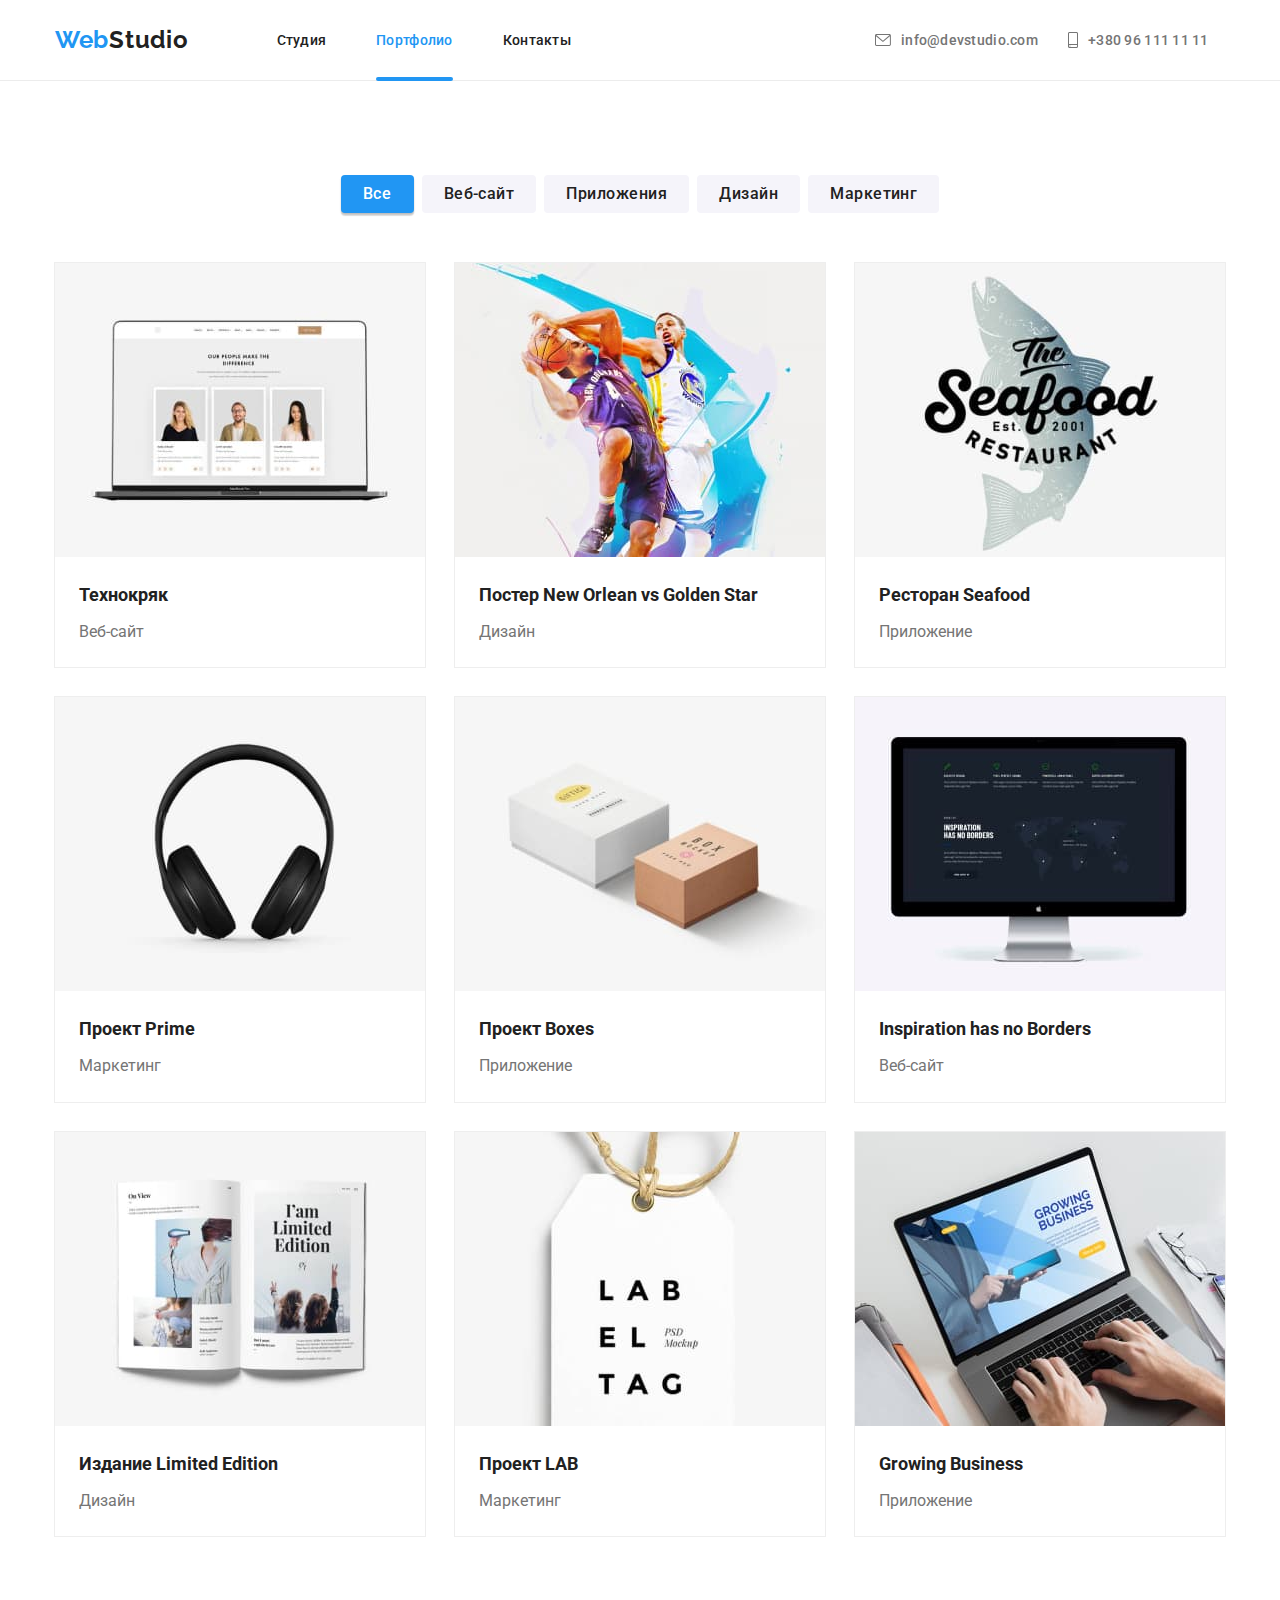
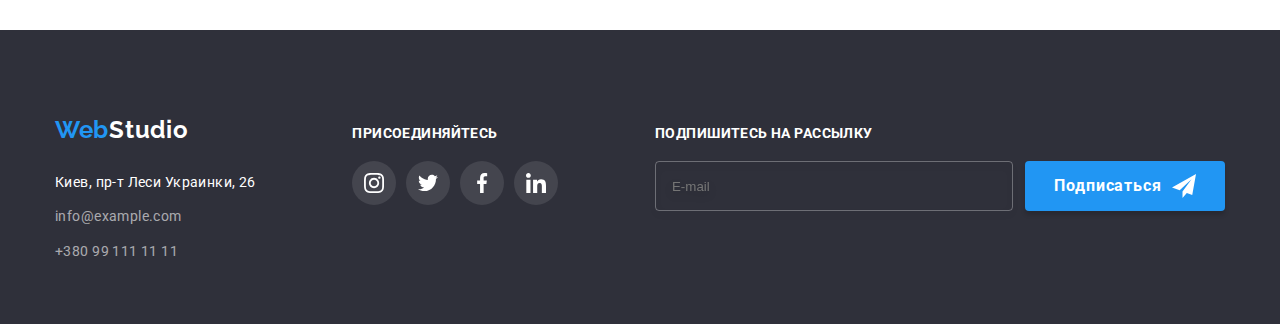
==== commit d7c7d9ef: "1" ====
--- a/portfolio.html
+++ b/portfolio.html
@@ -20,8 +20,8 @@
             <a href="./index.html" class="logo">Web<span class="logo__themelabel">Studio</span></a>
             <button class="menu-mobile" type="button" artia-controls="header-menu-container" aria-expanded="false" data-menu-button>
                 <svg class="menu-mobile__icon" width="40" height="40" aria-label="Переключатель мобильного меню">
-                    <use class="menu-mobile__menu" href="../img/symbol-defs.svg#menu"></use>
-                    <use class="menu-mobile__close" href="../img/symbol-defs.svg#close"></use>
+                    <use class="menu-mobile__menu" href="./img/symbol-defs.svg#menu"></use>
+                    <use class="menu-mobile__close" href="./img/symbol-defs.svg#close"></use>
                 </svg>
             </button>
             <div class="header-menu-container" id="header-menu-container" data-menu>
@@ -72,7 +72,7 @@
             </header>
 <!-- ХИРО-->
 <main>
-    <section class="portfolio-selection">
+    <section class="portfolio-selection section-padding">
         <div class="container">
             <h1 class="visually-hidden">portfolio</h1>
             <ul class="bits">
--- a/css/main.css
+++ b/css/main.css
@@ -36,29 +36,6 @@
   display: block;
   max-width: 100%;
   height: auto;
-}
-
-.container {
-  padding: 0 15px;
-  margin: 0 auto;
-}
-
-@media screen and (min-width: 480px) {
-  .container {
-    width: 480px;
-  }
-}
-
-@media screen and (min-width: 768px) {
-  .container {
-    width: 768px;
-  }
-}
-
-@media screen and (min-width: 1200px) {
-  .container {
-    width: 1200px;
-  }
 }
 
 .visually-hidden {
@@ -73,6 +50,62 @@
   overflow: hidden;
 }
 
+.container {
+  padding: 0 15px;
+  margin: 0 auto;
+}
+
+@media screen and (min-width: 480px) {
+  .container {
+    width: 480px;
+  }
+}
+
+@media screen and (min-width: 768px) {
+  .container {
+    width: 768px;
+  }
+}
+
+@media screen and (min-width: 1200px) {
+  .container {
+    width: 1200px;
+  }
+}
+
+@media screen and (min-width: 768px) {
+  .page-footer .container {
+    display: flex;
+    flex-wrap: wrap;
+    justify-content: space-around;
+    align-items: baseline;
+  }
+}
+
+@media screen and (min-width: 1200px) {
+  .page-footer .container {
+    justify-content: space-between;
+  }
+}
+
+@media screen and (max-width: 1199px) {
+  .page-footer .container {
+    text-align: center;
+  }
+}
+
+.section-padding {
+  padding-bottom: 60px;
+  padding-top: 60px;
+}
+
+@media screen and (min-width: 1200px) {
+  .section-padding {
+    padding-bottom: 94px;
+    padding-top: 94px;
+  }
+}
+
 .title {
   color: #212121;
   font-weight: 700;
@@ -148,6 +181,7 @@
     width: 100%;
     padding: 48px 40px;
     z-index: 21;
+    overflow: auto;
     display: none;
   }
   .header-menu-container.is-open {
@@ -224,7 +258,7 @@
     content: "";
     display: block;
     position: absolute;
-    bottom: 0;
+    bottom: -1px;
     left: 0;
     width: 100%;
     height: 4px;
@@ -402,6 +436,13 @@
   font-family: inherit;
 }
 
+.footer-form .web-button {
+  display: flex;
+  justify-content: center;
+  align-items: center;
+  margin: 0 auto;
+}
+
 .modal__close {
   position: absolute;
   top: 8px;
@@ -480,26 +521,27 @@
   padding-top: 118px;
   padding-bottom: 118px;
   max-width: 1600px;
-  background-image: linear-gradient(to right, rgba(47, 48, 58, 0.4), rgba(47, 48, 58, 0.4)), url("../../img/imghero1x.jpg");
+  margin: 0 auto;
+  background-image: linear-gradient(to right, rgba(47, 48, 58, 0.4), rgba(47, 48, 58, 0.4)), url("./../img/imghero1x.jpg");
   background-repeat: no-repeat;
   background-size: cover;
 }
 
 @media screen and (min-device-pixel-ratio: 2), screen and (min-resolution: 192dpi), screen and (min-resolution: 2dppx) {
   .page-hero {
-    background-image: linear-gradient(to right, rgba(47, 48, 58, 0.4), rgba(47, 48, 58, 0.4)), url("../../img/imghero2x.jpg");
+    background-image: linear-gradient(to right, rgba(47, 48, 58, 0.4), rgba(47, 48, 58, 0.4)), url("./../img/imghero2x.jpg");
   }
 }
 
 @media screen and (min-width: 768px) {
   .page-hero {
-    background-image: linear-gradient(to right, rgba(47, 48, 58, 0.4), rgba(47, 48, 58, 0.4)), url("../../img/tabletHerox1.jpg");
+    background-image: linear-gradient(to right, rgba(47, 48, 58, 0.4), rgba(47, 48, 58, 0.4)), url("./../img/tabletHerox1.jpg");
   }
 }
 
 @media screen and (min-width: 768px) and (min-device-pixel-ratio: 2), screen and (min-width: 768px) and (min-resolution: 192dpi), screen and (min-width: 768px) and (min-resolution: 2dppx) {
   .page-hero {
-    background-image: linear-gradient(to right, rgba(47, 48, 58, 0.4), rgba(47, 48, 58, 0.4)), url("../../img/tabletHerox2.jpg");
+    background-image: linear-gradient(to right, rgba(47, 48, 58, 0.4), rgba(47, 48, 58, 0.4)), url("./../img/tabletHerox2.jpg");
   }
 }
 
@@ -507,13 +549,13 @@
   .page-hero {
     padding-top: 200px;
     padding-bottom: 200px;
-    background-image: linear-gradient(to right, rgba(47, 48, 58, 0.4), rgba(47, 48, 58, 0.4)), url("../../img/desktopHero1x.jpg");
+    background-image: linear-gradient(to right, rgba(47, 48, 58, 0.4), rgba(47, 48, 58, 0.4)), url("./../img/desktopHero1x.jpg");
   }
 }
 
 @media screen and (min-width: 1200px) and (min-device-pixel-ratio: 2), screen and (min-width: 1200px) and (min-resolution: 192dpi), screen and (min-width: 1200px) and (min-resolution: 2dppx) {
   .page-hero {
-    background-image: linear-gradient(to right, rgba(47, 48, 58, 0.4), rgba(47, 48, 58, 0.4)), url("../../img/desktopHero2x.jpg");
+    background-image: linear-gradient(to right, rgba(47, 48, 58, 0.4), rgba(47, 48, 58, 0.4)), url("./../img/desktopHero2x.jpg");
   }
 }
 
@@ -538,18 +580,6 @@
   }
 }
 
-.about {
-  padding-bottom: 60px;
-  padding-top: 60px;
-}
-
-@media screen and (min-width: 1200px) {
-  .about {
-    padding-bottom: 94px;
-    padding-top: 94px;
-  }
-}
-
 @media screen and (min-width: 768px) {
   .about__list {
     display: flex;
@@ -666,15 +696,6 @@
 
 .advantages {
   background-color: #f5f4fa;
-  padding-bottom: 60px;
-  padding-top: 60px;
-}
-
-@media screen and (min-width: 1200px) {
-  .advantages {
-    padding-bottom: 94px;
-    padding-top: 94px;
-  }
 }
 
 .advantages__name {
@@ -740,18 +761,6 @@
   padding: 24px;
 }
 
-.partners {
-  padding-bottom: 60px;
-  padding-top: 60px;
-}
-
-@media screen and (min-width: 1200px) {
-  .partners {
-    padding-bottom: 94px;
-    padding-top: 94px;
-  }
-}
-
 .partners__item {
   width: calc((100% - 2 * 30px) / 2);
   height: 90px;
@@ -802,28 +811,6 @@
   background-color: #2f303a;
   padding-bottom: 60px;
   padding-top: 60px;
-}
-
-@media screen and (max-width: 1199px) {
-  .page-footer .container {
-    text-align: center;
-  }
-}
-
-@media screen and (min-width: 768px) {
-  .page-footer .container {
-    display: flex;
-    flex-wrap: wrap;
-    justify-content: space-around;
-    align-items: center;
-  }
-}
-
-@media screen and (min-width: 1200px) {
-  .page-footer .container {
-    align-items: baseline;
-    justify-content: space-between;
-  }
 }
 
 .adres__item:not(:last-child) {
@@ -923,13 +910,6 @@
   width: 24px;
   height: 24px;
   margin-left: 10px;
-}
-
-.footer-form .web-button {
-  display: flex;
-  justify-content: center;
-  align-items: center;
-  margin: 0 auto;
 }
 
 .modal-buttons {
@@ -1012,15 +992,6 @@
 .portfolio-selection {
   background-color: #ffffff;
   border-top: 1px solid #ececec;
-  padding-bottom: 60px;
-  padding-top: 60px;
-}
-
-@media screen and (min-width: 1200px) {
-  .portfolio-selection {
-    padding-bottom: 94px;
-    padding-top: 94px;
-  }
 }
 
 .portfolio-picture {
@@ -1131,24 +1102,27 @@
   left: 50%;
   transform: translate(-50%, -50%) scale(1);
   transition: transform 250ms cubic-bezier(0.4, 0, 0.2, 1);
-  width: 450px;
-  height: 610px;
   background-color: #ffffff;
   box-shadow: 0px 1px 3px rgba(0, 0, 0, 0.12), 0px 1px 1px rgba(0, 0, 0, 0.14), 0px 2px 1px rgba(0, 0, 0, 0.2);
   border-radius: 4px;
   opacity: 1;
 }
 
+@media screen and (min-width: 480px) {
+  .modal {
+    width: 450px;
+  }
+}
+
+@media screen and (min-width: 1200px) {
+  .modal {
+    width: 530px;
+  }
+}
+
 .backdrop.is-hidden .modal {
   transform: translate(-50%, -50%) scale(0.5);
   opacity: 0;
-}
-
-@media screen and (min-width: 1200px) {
-  .modal {
-    width: 528px;
-    height: 580px;
-  }
 }
 
 .modal__form {
@@ -1183,6 +1157,12 @@
   margin-bottom: 10px;
 }
 
+@media screen and (min-width: 1200px) {
+  .modal__title {
+    line-height: 1.15;
+  }
+}
+
 .modal__input {
   width: 100%;
   height: 40px;
@@ -1198,10 +1178,6 @@
   border: 1px solid #2196f3;
 }
 
-.modal__input:focus + .modal__icon {
-  fill: #2196f3;
-}
-
 .wrapper--biggest {
   margin-bottom: 20px;
 }
@@ -1218,10 +1194,15 @@
   line-height: 1.167;
   letter-spacing: 0.03em;
   color: #757575;
-  display: flex;
-  align-items: center;
-  justify-content: center;
   margin: 0 auto;
+}
+
+@media screen and (min-width: 480px) {
+  .modal__label {
+    display: flex;
+    align-items: center;
+    justify-content: center;
+  }
 }
 
 @media screen and (min-width: 1200px) {
@@ -1234,6 +1215,7 @@
 .modal__link--accept {
   color: #2196f3;
   text-decoration: underline;
+  margin-left: 2px;
 }
 
 .modal__figure {
@@ -1244,20 +1226,13 @@
   border-radius: 2px;
   background-color: transparent;
   margin-right: 7px;
+  outline: none;
   transition: background-color 250ms cubic-bezier(0.4, 0, 0.2, 1), border 250ms cubic-bezier(0.4, 0, 0.2, 1);
 }
 
 .modal__figure:hover, .modal__figure:focus {
   cursor: pointer;
   border: 2px solid #2196f3;
-}
-
-.modal__accept--input {
-  -webkit-appearance: none;
-  -moz-appearance: none;
-  appearance: none;
-  position: absolute;
-  margin-right: 8px;
 }
 
 .modal__accept--input:checked + .modal__figure {
@@ -1270,6 +1245,14 @@
   border-color: transparent;
 }
 
+.modal__accept--input {
+  -webkit-appearance: none;
+  -moz-appearance: none;
+  appearance: none;
+  position: absolute;
+  margin-right: 8px;
+}
+
 .modal__icon {
   width: 18px;
   height: 18px;
@@ -1280,6 +1263,10 @@
   transition: fill 250ms cubic-bezier(0.4, 0, 0.2, 1);
 }
 
+.modal__input:focus + .modal__icon {
+  fill: #2196f3;
+}
+
 .modal__textarea {
   width: 100%;
   height: 120px;
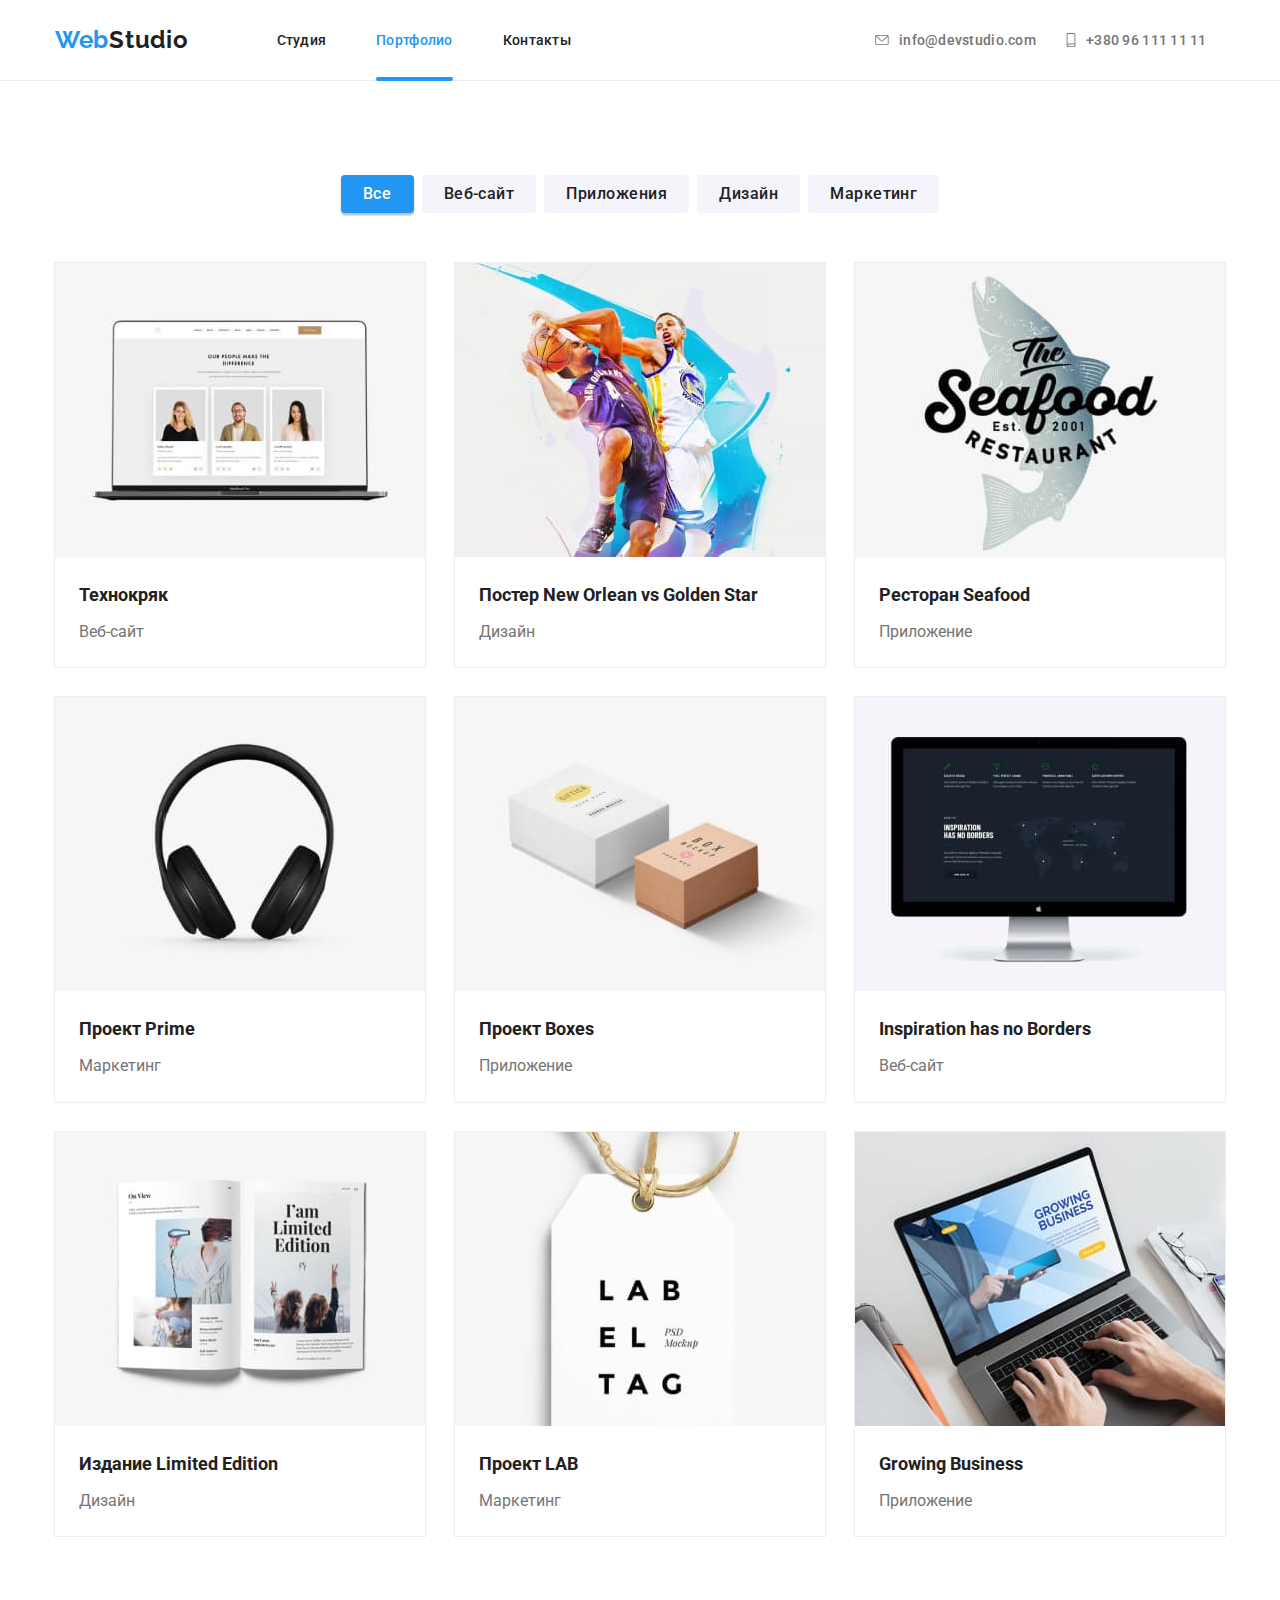
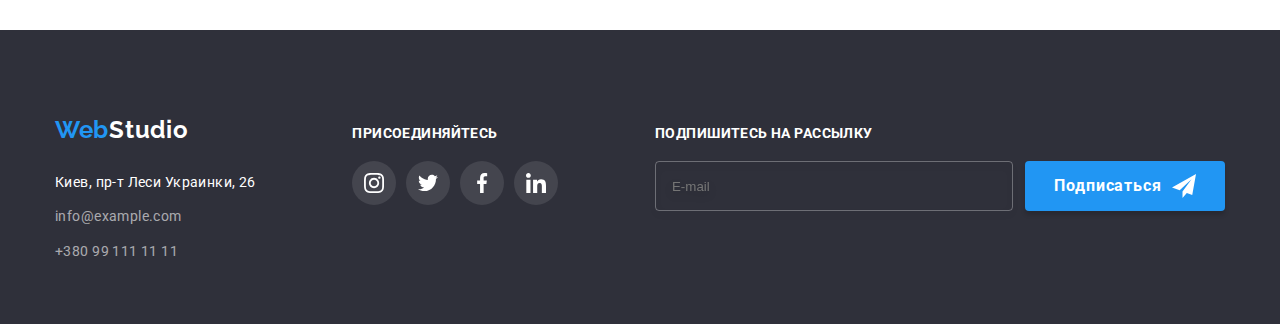
==== commit 27c6b0b1: "1" ====
--- a/portfolio.html
+++ b/portfolio.html
@@ -14,62 +14,90 @@
 
 <body>
     <!-- Шапка страницы-->
-    <header class="page-header">
-        <div class="container">
-            <nav class="navigation">
-            <a href="./index.html" class="logo">Web<span class="logo__themelabel">Studio</span></a>
-            <button class="menu-mobile" type="button" artia-controls="header-menu-container" aria-expanded="false" data-menu-button>
-                <svg class="menu-mobile__icon" width="40" height="40" aria-label="Переключатель мобильного меню">
-                    <use class="menu-mobile__menu" href="./img/symbol-defs.svg#menu"></use>
-                    <use class="menu-mobile__close" href="./img/symbol-defs.svg#close"></use>
+<header class="page-header">
+    <div class="container">
+        <a href="./index.html" class="logo">Web<span class="logo__themelabel">Studio</span></a>
+        <nav class="navigation">
+            <ul class="navigation__list">
+                <li class="navigation__item">
+                    <a href="./index.html" class="navigation__link">Студия</a>
+                </li>
+                <li class="navigation__item">
+                    <a href="./portfolio.html" class="navigation__link navigation__link--accent">Портфолио</a>
+                </li>
+                <li class="navigation__item">
+                    <a href="/" class="navigation__link">Контакты</a>
+                </li>
+            </ul>
+            <ul class="contact">
+                <li class="contact__item"><a href="maito:info@devstudio.com" class="contact__link">
+                        <svg class="contact__icon" width="14" height="10">
+                            <use href="./img/symbol-defs.svg#ienvelope"></use>
+                        </svg>info@devstudio.com</a>
+                </li>
+                <li class="contact__item"><a href="tell:+380961111111" class="contact__link contact__link--accent">
+                        <svg class="contact__icon" width="10" height="14">
+                            <use href="./img/symbol-defs.svg#smartphone"></use>
+                        </svg>+380 96 111 11 11</a>
+                </li>
+            </ul>
+        </nav>
+        <button class="menu-mobile" type="button" artia-controls="header-menu-container" aria-expanded="false"
+            data-menu-button>
+            <svg class="menu-mobile__icon" width="40" height="40" aria-label="Переключатель мобильного меню">
+                <use class="menu-mobile__menu" href="./img/symbol-defs.svg#menu"></use>
+            </svg>
+        </button>
+        <div class="header-menu-container" data-menu>
+            <ul class="navigation__list">
+                <li class="navigation__item">
+                    <a href="./index.html" class="navigation__link">Студия</a>
+                </li>
+                <li class="navigation__item">
+                    <a href="./portfolio.html" class="navigation__link navigation__link--accent">Портфолио</a>
+                </li>
+                <li class="navigation__item">
+                    <a href="/" class="navigation__link">Контакты</a>
+                </li>
+            </ul>
+            <ul class="contact">
+                <li class="contact__item"><a href="maito:info@devstudio.com" class="contact__link">
+                        <svg class="contact__icon" width="14" height="10">
+                            <use href="./img/symbol-defs.svg#ienvelope"></use>
+                        </svg>info@devstudio.com</a>
+                </li>
+                <li class="contact__item"><a href="tell:+380961111111" class="contact__link contact__link--accent">
+                        <svg class="contact__icon" width="10" height="14">
+                            <use href="./img/symbol-defs.svg#smartphone"></use>
+                        </svg>+380 96 111 11 11</a>
+                </li>
+            </ul>
+            <ul class="social-list__menu">
+                <li class="social-list__item">
+                    <a href="" class="social-list__links">Instagram</a>
+                    <span class="social-list__line"></span>
+                </li>
+                <li class="social-list__item">
+                    <a href="" class="social-list__links">Twitter</a>
+                    <span class="social-list__line"></span>
+                </li>
+                <li class="social-list__item">
+                    <a href="" class="social-list__links">Facebook</a>
+                    <span class="social-list__line"></span>
+                </li>
+                <li class="social-list__item">
+                    <a href="" class="social-list__links">LinkedIn</a>
+                </li>
+            </ul>
+            <button class="close-menu-btn" data-menu-close>
+                <svg class="icon-close-btn">
+                    <use href="./img/symbol-defs.svg#close"></use>
                 </svg>
             </button>
-            <div class="header-menu-container" id="header-menu-container" data-menu>
-                <ul class="navigation__list">
-                    <li class="navigation__item">
-                        <a href="./index.html" class="navigation__link">Студия</a>
-                    </li>
-                    <li class="navigation__item">
-                        <a href="./portfolio.html" class="navigation__link navigation__link--accent">Портфолио</a>
-                    </li>
-                    <li class="navigation__item">
-                        <a href="/" class="navigation__link">Контакты</a>
-                    </li>
-                </ul>
-                <ul class="contact">
-                    <li class="contact__item"><a href="maito:info@devstudio.com" class="contact__link">
-                            <svg class="contact__icon" width="16" height="12">
-                                <use href="./img/symbol-defs.svg#ienvelope"></use>
-                            </svg>info@devstudio.com</a>
-                    </li>
-                    <li class="contact__item"><a href="tell:+380961111111" class="contact__link contact__link--accent">
-                            <svg class="contact__icon" width="10" height="16">
-                                <use href="./img/symbol-defs.svg#smartphone"></use>
-                            </svg>+380 96 111 11 11</a>
-                    </li>
-                </ul>
-                <ul class="social-list__menu">
-                    <li class="social-list__item">
-                        <a href="" class="social-list__links">Instagram</a>
-                        <span class="social-list__line"></span>
-                    </li>
-                    <li class="social-list__item">
-                        <a href="" class="social-list__links">Twitter</a>
-                        <span class="social-list__line"></span>
-                    </li>
-                    <li class="social-list__item">
-                        <a href="" class="social-list__links">Facebook</a>
-                        <span class="social-list__line"></span>
-                    </li>
-                    <li class="social-list__item">
-                        <a href="" class="social-list__links">LinkedIn</a>
-                    </li>
-                </ul>
-            </div>
-            </nav>
-            
-            </div>
-            </header>
+        </div>
+    </div>
+</header>
+
 <!-- ХИРО-->
 <main>
     <section class="portfolio-selection section-padding">
--- a/css/main.css
+++ b/css/main.css
@@ -51,13 +51,18 @@
 }
 
 .container {
+  width: 100%;
   padding: 0 15px;
-  margin: 0 auto;
+}
+
+.page-header .container {
+  display: flex;
 }
 
 @media screen and (min-width: 480px) {
   .container {
     width: 480px;
+    margin: 0 auto;
   }
 }
 
@@ -97,6 +102,8 @@
 .section-padding {
   padding-bottom: 60px;
   padding-top: 60px;
+  width: 100%;
+  margin: 0 auto;
 }
 
 @media screen and (min-width: 1200px) {
@@ -129,8 +136,14 @@
 }
 
 .navigation {
-  display: flex;
-  align-items: center;
+  display: none;
+}
+
+@media screen and (min-width: 768px) {
+  .navigation {
+    display: flex;
+    align-items: center;
+  }
 }
 
 .menu-mobile {
@@ -141,7 +154,6 @@
   background-color: transparent;
   margin-left: auto;
   position: relative;
-  z-index: 22;
 }
 
 .menu-mobile:hover .menu-mobile__icon,
@@ -155,60 +167,77 @@
   }
 }
 
+.close-menu-btn {
+  position: fixed;
+  right: 8px;
+  top: 8px;
+  background-color: transparent;
+  border: none;
+  color: #212121;
+  padding: 0;
+}
+
+.close-menu-btn:hover, .close-menu-btn:focus {
+  color: #2196f3;
+}
+
+.icon-close-btn {
+  fill: currentColor;
+  width: 40px;
+  height: 40px;
+}
+
 .menu-mobile__icon {
   fill: currentColor;
 }
 
-.menu-mobile .menu-mobile__close {
-  display: none;
-}
-
-.menu-mobile.is-open .menu-mobile__close {
-  display: block;
-}
-
-.menu-mobile.is-open .menu-mobile__menu {
-  display: none;
-}
-
-@media screen and (max-width: 767px) {
+@media screen and (max-width: 768px) {
   .header-menu-container {
     position: fixed;
     top: 0;
-    left: 0;
+    right: 0;
     background-color: #ffffff;
-    height: 100%;
+    height: 100vh;
     width: 100%;
+    max-width: 480px;
     padding: 48px 40px;
     z-index: 21;
     overflow: auto;
-    display: none;
-  }
-  .header-menu-container.is-open {
+    transform: translateY(-100%);
+    transition: transform 250ms cubic-bezier(0.4, 0, 0.2, 1);
     display: flex;
     flex-direction: column;
+    justify-content: space-between;
+  }
+  .header-menu-container.is-open {
+    transform: translateY(0);
   }
 }
 
 @media screen and (min-width: 768px) {
   .header-menu-container {
-    display: flex;
-    align-items: center;
+    display: none;
   }
 }
 
 .navigation__link {
   color: #212121;
+  transition: color 250ms cubic-bezier(0.4, 0, 0.2, 1);
   font-weight: 500;
-  font-size: 40px;
+  font-size: 25px;
   line-height: 1.175;
-  transition: color 250ms cubic-bezier(0.4, 0, 0.2, 1);
   display: block;
   letter-spacing: 0.02em;
 }
 
 .navigation__link:focus, .navigation__link:hover {
   color: #2196f3;
+}
+
+@media screen and (min-width: 480px) {
+  .navigation__link {
+    font-size: 40px;
+  }
 }
 
 @media screen and (min-width: 768px) {
@@ -221,7 +250,7 @@
 }
 
 .navigation__list {
-  margin-bottom: 240px;
+  margin-bottom: 40px;
 }
 
 @media screen and (min-width: 768px) {
@@ -289,30 +318,43 @@
 
 .social-list__links {
   font-weight: 500;
-  font-size: 18px;
-  line-height: 1.222;
+  font-size: 10px;
+  line-height: 1.122;
   letter-spacing: 0.02em;
   color: #2196f3;
+}
+
+@media screen and (min-width: 480px) {
+  .social-list__links {
+    font-size: 18px;
+  }
 }
 
 .social-list__line {
   background-color: rgba(33, 33, 33, 0.2);
   width: 22px;
-  height: 2px;
+  height: 1px;
   transform: rotate(90deg);
 }
 
 .contact__link {
   color: #757575;
   font-weight: 500;
-  font-size: 24px;
-  line-height: 1.176;
+  font-size: 18px;
+  line-height: 1;
   display: block;
   letter-spacing: 0.02em;
 }
 
 .contact__link:hover, .contact__link:focus {
   color: #2196f3;
+}
+
+@media screen and (min-width: 480px) {
+  .contact__link {
+    font-size: 24px;
+    line-height: 1.176;
+  }
 }
 
 @media screen and (min-width: 768px) {
@@ -328,6 +370,7 @@
   .contact__link {
     font-size: 14px;
     line-height: 1.142;
+    padding: 32px 0;
   }
 }
 
@@ -356,7 +399,7 @@
 @media screen and (max-width: 767px) {
   .contact {
     flex-direction: column-reverse;
-    margin-bottom: 64px;
+    margin-bottom: 20px;
   }
 }
 
@@ -386,6 +429,12 @@
 }
 
 @media screen and (max-width: 767px) {
+  .contact__link--accent {
+    color: #2196f3;
+  }
+}
+
+@media screen and (min-width: 480px) and (max-width: 767px) {
   .contact__link--accent {
     color: #2196f3;
     font-size: 34px;
@@ -1094,6 +1143,7 @@
 .backdrop.is-hidden {
   opacity: 0;
   pointer-events: none;
+  visibility: none;
 }
 
 .modal {
@@ -1106,17 +1156,21 @@
   box-shadow: 0px 1px 3px rgba(0, 0, 0, 0.12), 0px 1px 1px rgba(0, 0, 0, 0.14), 0px 2px 1px rgba(0, 0, 0, 0.2);
   border-radius: 4px;
   opacity: 1;
-}
-
-@media screen and (min-width: 480px) {
+  height: 95%;
+  max-height: 609px;
+  width: 95%;
+}
+
+@media screen and (max-width: 1199px) {
   .modal {
-    width: 450px;
+    max-width: 450px;
+    overflow: scroll;
   }
 }
 
 @media screen and (min-width: 1200px) {
   .modal {
-    width: 530px;
+    max-width: 530px;
   }
 }
 
@@ -1233,6 +1287,7 @@
 .modal__figure:hover, .modal__figure:focus {
   cursor: pointer;
   border: 2px solid #2196f3;
+  background-color: #2196f3;
 }
 
 .modal__accept--input:checked + .modal__figure {
